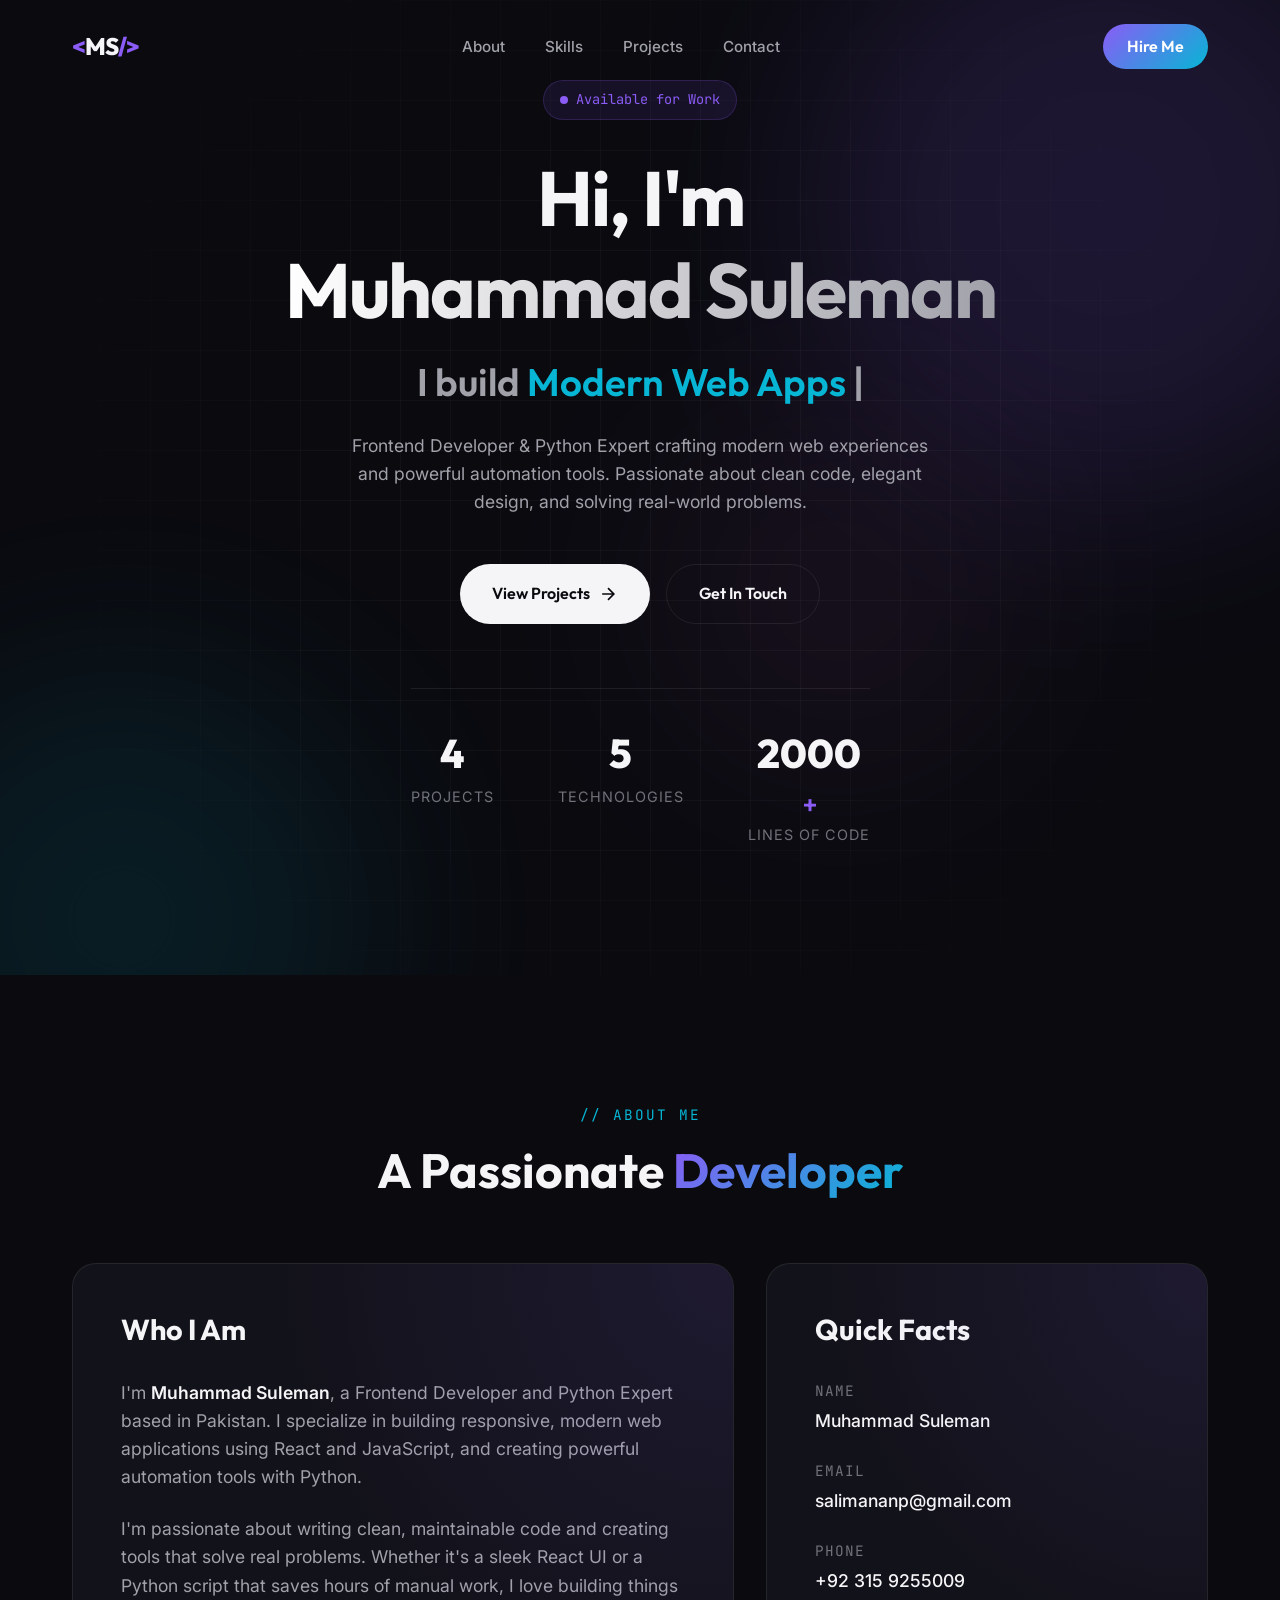
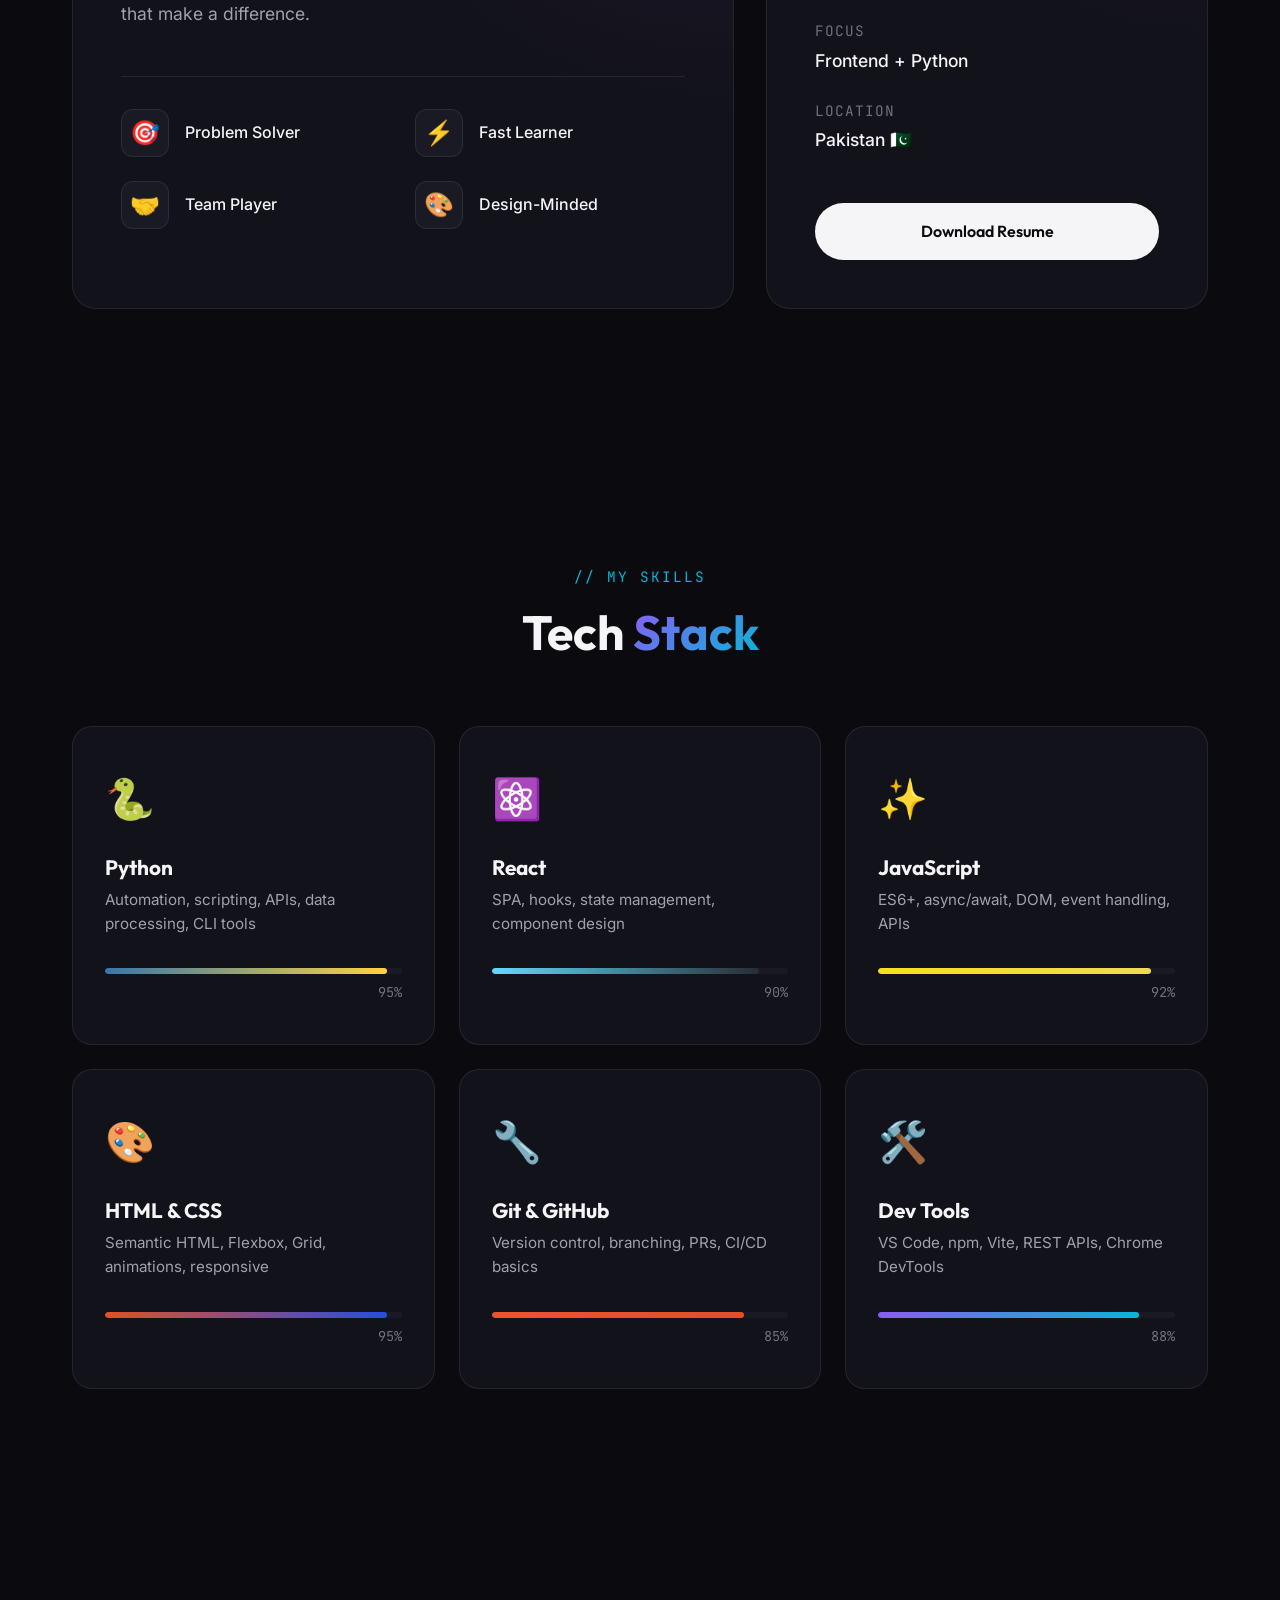
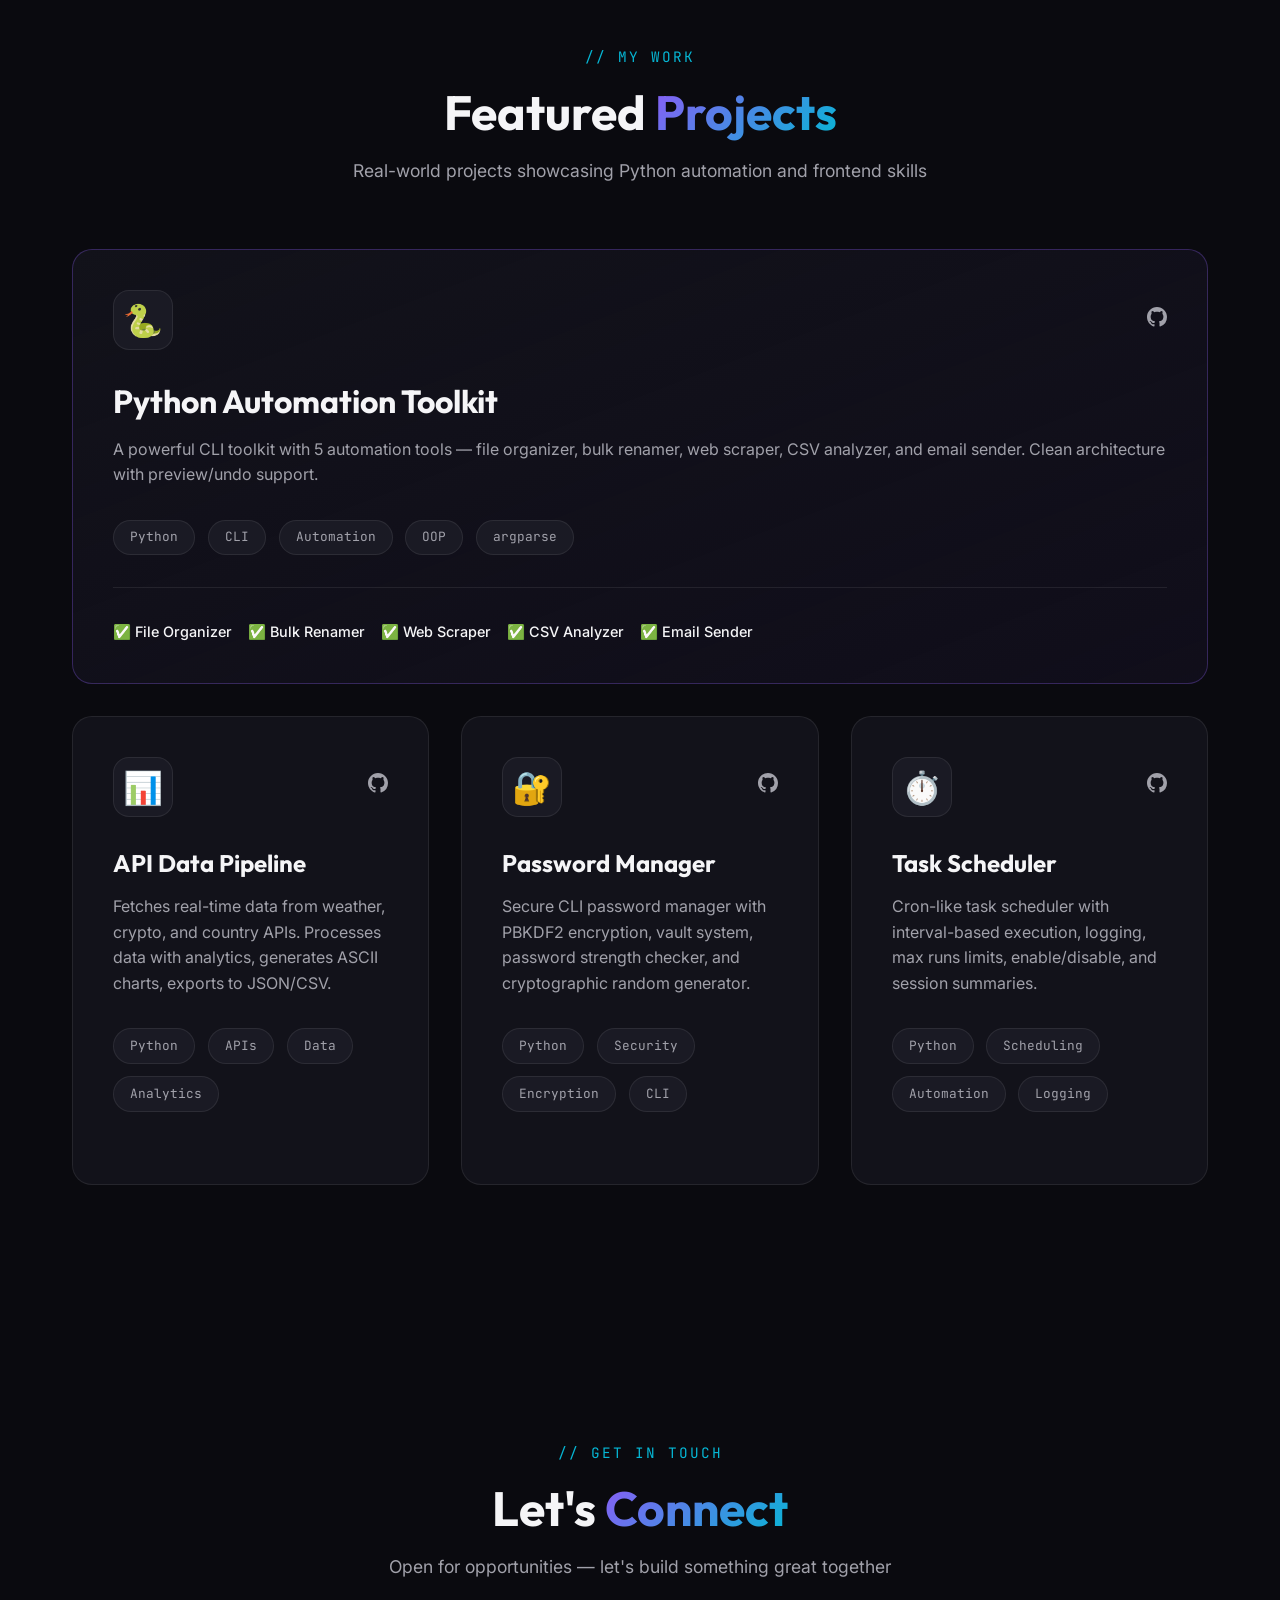
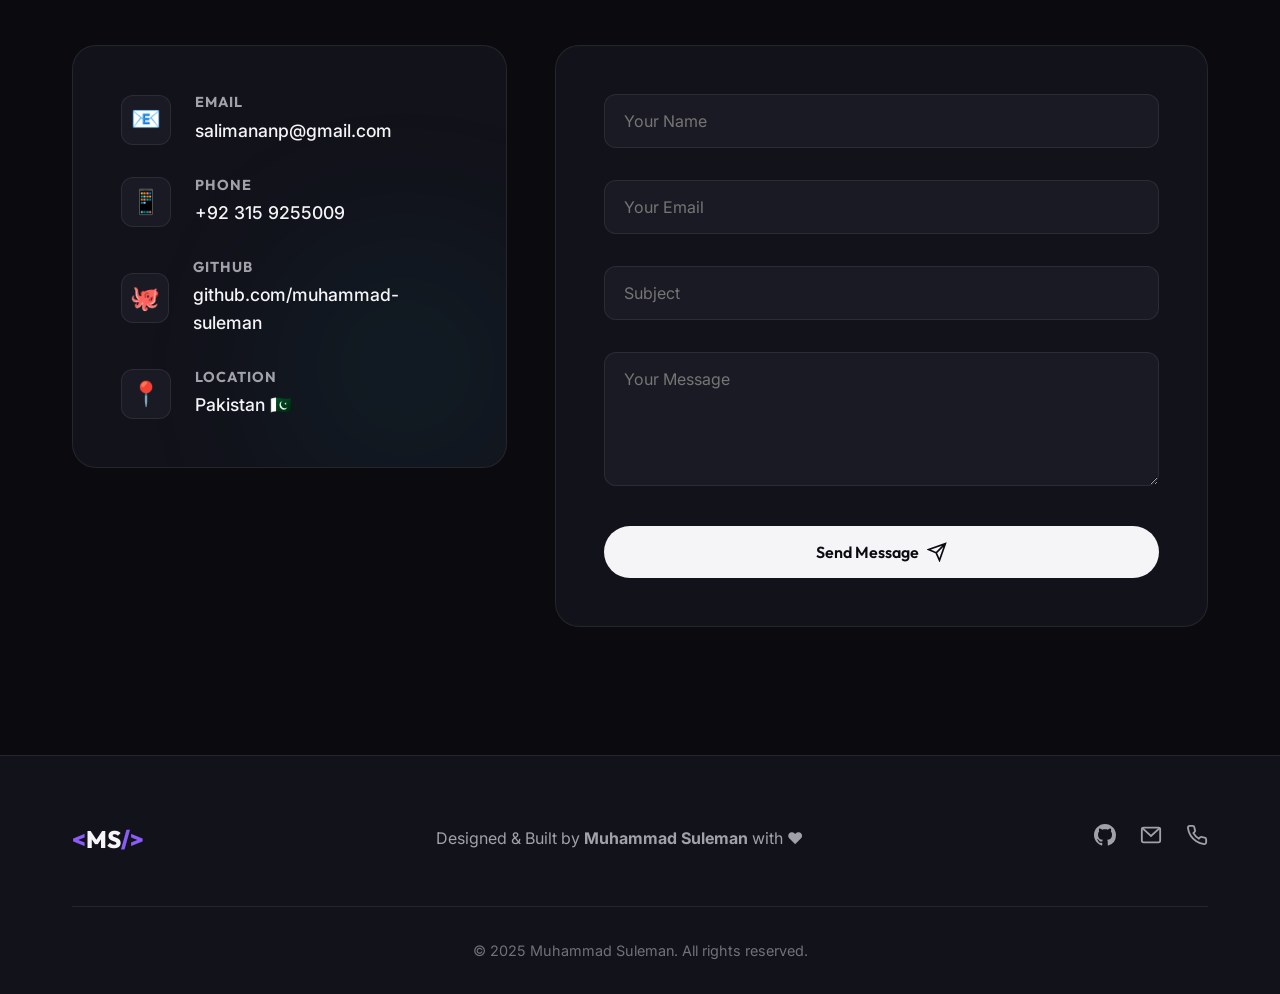
==== index.html @ ab2b3f37 "Initial commit: React Portfolio" ====
<!DOCTYPE html>
<html lang="en">
<head>
    <meta charset="UTF-8">
    <meta name="viewport" content="width=device-width, initial-scale=1.0">
    <meta name="description" content="Muhammad Suleman — Frontend Developer & Python Expert. Building modern web apps and powerful Python automation tools.">
    <meta name="keywords" content="Muhammad Suleman, Frontend Developer, Python Expert, React, JavaScript, Web Developer">
    <meta name="author" content="Muhammad Suleman">
    <title>Muhammad Suleman | Frontend Developer & Python Expert</title>
    <link rel="preconnect" href="https://fonts.googleapis.com">
    <link rel="preconnect" href="https://fonts.gstatic.com" crossorigin>
    <link href="https://fonts.googleapis.com/css2?family=Inter:wght@300;400;500;600;700;800;900&family=Outfit:wght@300;400;500;600;700;800&family=JetBrains+Mono:wght@400;500;600&display=swap" rel="stylesheet">
    <link rel="stylesheet" href="style.css">
</head>
<body>

    <!-- ═══ Navbar ═══ -->
    <nav class="navbar" id="navbar">
        <div class="nav-container">
            <a href="#hero" class="nav-logo">
                <span class="logo-bracket">&lt;</span>MS<span class="logo-bracket">/&gt;</span>
            </a>
            <ul class="nav-links" id="navLinks">
                <li><a href="#about" class="nav-link">About</a></li>
                <li><a href="#skills" class="nav-link">Skills</a></li>
                <li><a href="#projects" class="nav-link">Projects</a></li>
                <li><a href="#contact" class="nav-link">Contact</a></li>
            </ul>
            <a href="#contact" class="nav-cta">Hire Me</a>
            <button class="nav-toggle" id="navToggle" aria-label="Toggle menu">
                <span></span><span></span><span></span>
            </button>
        </div>
    </nav>

    <!-- ═══ Hero ═══ -->
    <section class="hero" id="hero">
        <div class="hero-bg-effects">
            <div class="hero-orb hero-orb-1"></div>
            <div class="hero-orb hero-orb-2"></div>
            <div class="hero-orb hero-orb-3"></div>
            <div class="hero-grid"></div>
        </div>
        <div class="hero-content">
            <div class="hero-badge">
                <span class="badge-dot"></span>
                Available for Work
            </div>
            <h1 class="hero-title">
                Hi, I'm <span class="hero-name">Muhammad Suleman</span>
            </h1>
            <div class="hero-typing">
                <span class="typing-prefix">I build </span>
                <span class="typing-text" id="typingText"></span>
                <span class="typing-cursor">|</span>
            </div>
            <p class="hero-description">
                Frontend Developer & Python Expert crafting modern web experiences 
                and powerful automation tools. Passionate about clean code, elegant design, 
                and solving real-world problems.
            </p>
            <div class="hero-actions">
                <a href="#projects" class="btn btn-primary">
                    <span>View Projects</span>
                    <svg width="20" height="20" viewBox="0 0 24 24" fill="none" stroke="currentColor" stroke-width="2"><path d="M5 12h14M12 5l7 7-7 7"/></svg>
                </a>
                <a href="#contact" class="btn btn-secondary">
                    <span>Get In Touch</span>
                </a>
            </div>
            <div class="hero-stats">
                <div class="stat">
                    <span class="stat-number" data-target="4">0</span>
                    <span class="stat-label">Projects</span>
                </div>
                <div class="stat">
                    <span class="stat-number" data-target="5">0</span>
                    <span class="stat-label">Technologies</span>
                </div>
                <div class="stat">
                    <span class="stat-number" data-target="2000">0</span>
                    <span class="stat-plus">+</span>
                    <span class="stat-label">Lines of Code</span>
                </div>
            </div>
        </div>
        <div class="scroll-indicator">
            <div class="scroll-mouse">
                <div class="scroll-dot"></div>
            </div>
            <span>Scroll Down</span>
        </div>
    </section>

    <!-- ═══ About ═══ -->
    <section class="about" id="about">
        <div class="container">
            <div class="section-header">
                <span class="section-tag">// About Me</span>
                <h2 class="section-title">A Passionate <span class="gradient-text">Developer</span></h2>
            </div>
            <div class="about-grid">
                <div class="about-card about-bio">
                    <div class="about-card-glow"></div>
                    <h3>Who I Am</h3>
                    <p>
                        I'm <strong>Muhammad Suleman</strong>, a Frontend Developer and Python Expert 
                        based in Pakistan. I specialize in building responsive, modern web applications 
                        using React and JavaScript, and creating powerful automation tools with Python.
                    </p>
                    <p>
                        I'm passionate about writing clean, maintainable code and creating tools that 
                        solve real problems. Whether it's a sleek React UI or a Python script that 
                        saves hours of manual work, I love building things that make a difference.
                    </p>
                    <div class="about-highlights">
                        <div class="highlight">
                            <span class="highlight-icon">🎯</span>
                            <span>Problem Solver</span>
                        </div>
                        <div class="highlight">
                            <span class="highlight-icon">⚡</span>
                            <span>Fast Learner</span>
                        </div>
                        <div class="highlight">
                            <span class="highlight-icon">🤝</span>
                            <span>Team Player</span>
                        </div>
                        <div class="highlight">
                            <span class="highlight-icon">🎨</span>
                            <span>Design-Minded</span>
                        </div>
                    </div>
                </div>
                <div class="about-card about-details">
                    <div class="about-card-glow"></div>
                    <h3>Quick Facts</h3>
                    <div class="detail-list">
                        <div class="detail-item">
                            <span class="detail-label">Name</span>
                            <span class="detail-value">Muhammad Suleman</span>
                        </div>
                        <div class="detail-item">
                            <span class="detail-label">Email</span>
                            <span class="detail-value">salimananp@gmail.com</span>
                        </div>
                        <div class="detail-item">
                            <span class="detail-label">Phone</span>
                            <span class="detail-value">+92 315 9255009</span>
                        </div>
                        <div class="detail-item">
                            <span class="detail-label">Focus</span>
                            <span class="detail-value">Frontend + Python</span>
                        </div>
                        <div class="detail-item">
                            <span class="detail-label">Location</span>
                            <span class="detail-value">Pakistan 🇵🇰</span>
                        </div>
                    </div>
                    <a href="mailto:salimananp@gmail.com" class="btn btn-primary btn-full">
                        <span>Download Resume</span>
                    </a>
                </div>
            </div>
        </div>
    </section>

    <!-- ═══ Skills ═══ -->
    <section class="skills" id="skills">
        <div class="container">
            <div class="section-header">
                <span class="section-tag">// My Skills</span>
                <h2 class="section-title">Tech <span class="gradient-text">Stack</span></h2>
            </div>
            <div class="skills-grid">
                <div class="skill-card" data-skill="python">
                    <div class="skill-card-bg"></div>
                    <div class="skill-icon">🐍</div>
                    <h3>Python</h3>
                    <p>Automation, scripting, APIs, data processing, CLI tools</p>
                    <div class="skill-bar"><div class="skill-fill" data-percent="95"></div></div>
                    <span class="skill-percent">95%</span>
                </div>
                <div class="skill-card" data-skill="react">
                    <div class="skill-card-bg"></div>
                    <div class="skill-icon">⚛️</div>
                    <h3>React</h3>
                    <p>SPA, hooks, state management, component design</p>
                    <div class="skill-bar"><div class="skill-fill" data-percent="90"></div></div>
                    <span class="skill-percent">90%</span>
                </div>
                <div class="skill-card" data-skill="javascript">
                    <div class="skill-card-bg"></div>
                    <div class="skill-icon">✨</div>
                    <h3>JavaScript</h3>
                    <p>ES6+, async/await, DOM, event handling, APIs</p>
                    <div class="skill-bar"><div class="skill-fill" data-percent="92"></div></div>
                    <span class="skill-percent">92%</span>
                </div>
                <div class="skill-card" data-skill="html-css">
                    <div class="skill-card-bg"></div>
                    <div class="skill-icon">🎨</div>
                    <h3>HTML & CSS</h3>
                    <p>Semantic HTML, Flexbox, Grid, animations, responsive</p>
                    <div class="skill-bar"><div class="skill-fill" data-percent="95"></div></div>
                    <span class="skill-percent">95%</span>
                </div>
                <div class="skill-card" data-skill="git">
                    <div class="skill-card-bg"></div>
                    <div class="skill-icon">🔧</div>
                    <h3>Git & GitHub</h3>
                    <p>Version control, branching, PRs, CI/CD basics</p>
                    <div class="skill-bar"><div class="skill-fill" data-percent="85"></div></div>
                    <span class="skill-percent">85%</span>
                </div>
                <div class="skill-card" data-skill="tools">
                    <div class="skill-card-bg"></div>
                    <div class="skill-icon">🛠️</div>
                    <h3>Dev Tools</h3>
                    <p>VS Code, npm, Vite, REST APIs, Chrome DevTools</p>
                    <div class="skill-bar"><div class="skill-fill" data-percent="88"></div></div>
                    <span class="skill-percent">88%</span>
                </div>
            </div>
        </div>
    </section>

    <!-- ═══ Projects ═══ -->
    <section class="projects" id="projects">
        <div class="container">
            <div class="section-header">
                <span class="section-tag">// My Work</span>
                <h2 class="section-title">Featured <span class="gradient-text">Projects</span></h2>
                <p class="section-subtitle">Real-world projects showcasing Python automation and frontend skills</p>
            </div>
            <div class="projects-grid">

                <div class="project-card featured">
                    <div class="project-card-glow"></div>
                    <div class="project-header">
                        <div class="project-icon">🐍</div>
                        <div class="project-links">
                            <a href="https://github.com/muhammad-suleman/python-automation-toolkit" target="_blank" class="project-link" title="View on GitHub">
                                <svg width="20" height="20" viewBox="0 0 24 24" fill="currentColor"><path d="M12 0C5.37 0 0 5.37 0 12c0 5.31 3.435 9.795 8.205 11.385.6.105.825-.255.825-.57 0-.285-.015-1.23-.015-2.235-3.015.555-3.795-.735-4.035-1.41-.135-.345-.72-1.41-1.23-1.695-.42-.225-1.02-.78-.015-.795.945-.015 1.62.87 1.845 1.23 1.08 1.815 2.805 1.305 3.495.99.105-.78.42-1.305.765-1.605-2.67-.3-5.46-1.335-5.46-5.925 0-1.305.465-2.385 1.23-3.225-.12-.3-.54-1.53.12-3.18 0 0 1.005-.315 3.3 1.23.96-.27 1.98-.405 3-.405s2.04.135 3 .405c2.295-1.56 3.3-1.23 3.3-1.23.66 1.65.24 2.88.12 3.18.765.84 1.23 1.905 1.23 3.225 0 4.605-2.805 5.625-5.475 5.925.435.375.81 1.095.81 2.22 0 1.605-.015 2.895-.015 3.3 0 .315.225.69.825.57A12.02 12.02 0 0024 12c0-6.63-5.37-12-12-12z"/></svg>
                            </a>
                        </div>
                    </div>
                    <h3 class="project-title">Python Automation Toolkit</h3>
                    <p class="project-desc">
                        A powerful CLI toolkit with 5 automation tools — file organizer, 
                        bulk renamer, web scraper, CSV analyzer, and email sender. 
                        Clean architecture with preview/undo support.
                    </p>
                    <div class="project-tags">
                        <span class="tag">Python</span>
                        <span class="tag">CLI</span>
                        <span class="tag">Automation</span>
                        <span class="tag">OOP</span>
                        <span class="tag">argparse</span>
                    </div>
                    <div class="project-features">
                        <span>✅ File Organizer</span>
                        <span>✅ Bulk Renamer</span>
                        <span>✅ Web Scraper</span>
                        <span>✅ CSV Analyzer</span>
                        <span>✅ Email Sender</span>
                    </div>
                </div>

                <div class="project-card">
                    <div class="project-card-glow"></div>
                    <div class="project-header">
                        <div class="project-icon">📊</div>
                        <div class="project-links">
                            <a href="https://github.com/muhammad-suleman/python-api-data-pipeline" target="_blank" class="project-link" title="View on GitHub">
                                <svg width="20" height="20" viewBox="0 0 24 24" fill="currentColor"><path d="M12 0C5.37 0 0 5.37 0 12c0 5.31 3.435 9.795 8.205 11.385.6.105.825-.255.825-.57 0-.285-.015-1.23-.015-2.235-3.015.555-3.795-.735-4.035-1.41-.135-.345-.72-1.41-1.23-1.695-.42-.225-1.02-.78-.015-.795.945-.015 1.62.87 1.845 1.23 1.08 1.815 2.805 1.305 3.495.99.105-.78.42-1.305.765-1.605-2.67-.3-5.46-1.335-5.46-5.925 0-1.305.465-2.385 1.23-3.225-.12-.3-.54-1.53.12-3.18 0 0 1.005-.315 3.3 1.23.96-.27 1.98-.405 3-.405s2.04.135 3 .405c2.295-1.56 3.3-1.23 3.3-1.23.66 1.65.24 2.88.12 3.18.765.84 1.23 1.905 1.23 3.225 0 4.605-2.805 5.625-5.475 5.925.435.375.81 1.095.81 2.22 0 1.605-.015 2.895-.015 3.3 0 .315.225.69.825.57A12.02 12.02 0 0024 12c0-6.63-5.37-12-12-12z"/></svg>
                            </a>
                        </div>
                    </div>
                    <h3 class="project-title">API Data Pipeline</h3>
                    <p class="project-desc">
                        Fetches real-time data from weather, crypto, and country APIs. 
                        Processes data with analytics, generates ASCII charts, exports to JSON/CSV.
                    </p>
                    <div class="project-tags">
                        <span class="tag">Python</span>
                        <span class="tag">APIs</span>
                        <span class="tag">Data</span>
                        <span class="tag">Analytics</span>
                    </div>
                </div>

                <div class="project-card">
                    <div class="project-card-glow"></div>
                    <div class="project-header">
                        <div class="project-icon">🔐</div>
                        <div class="project-links">
                            <a href="https://github.com/muhammad-suleman/python-password-manager" target="_blank" class="project-link" title="View on GitHub">
                                <svg width="20" height="20" viewBox="0 0 24 24" fill="currentColor"><path d="M12 0C5.37 0 0 5.37 0 12c0 5.31 3.435 9.795 8.205 11.385.6.105.825-.255.825-.57 0-.285-.015-1.23-.015-2.235-3.015.555-3.795-.735-4.035-1.41-.135-.345-.72-1.41-1.23-1.695-.42-.225-1.02-.78-.015-.795.945-.015 1.62.87 1.845 1.23 1.08 1.815 2.805 1.305 3.495.99.105-.78.42-1.305.765-1.605-2.67-.3-5.46-1.335-5.46-5.925 0-1.305.465-2.385 1.23-3.225-.12-.3-.54-1.53.12-3.18 0 0 1.005-.315 3.3 1.23.96-.27 1.98-.405 3-.405s2.04.135 3 .405c2.295-1.56 3.3-1.23 3.3-1.23.66 1.65.24 2.88.12 3.18.765.84 1.23 1.905 1.23 3.225 0 4.605-2.805 5.625-5.475 5.925.435.375.81 1.095.81 2.22 0 1.605-.015 2.895-.015 3.3 0 .315.225.69.825.57A12.02 12.02 0 0024 12c0-6.63-5.37-12-12-12z"/></svg>
                            </a>
                        </div>
                    </div>
                    <h3 class="project-title">Password Manager</h3>
                    <p class="project-desc">
                        Secure CLI password manager with PBKDF2 encryption, vault system, 
                        password strength checker, and cryptographic random generator.
                    </p>
                    <div class="project-tags">
                        <span class="tag">Python</span>
                        <span class="tag">Security</span>
                        <span class="tag">Encryption</span>
                        <span class="tag">CLI</span>
                    </div>
                </div>

                <div class="project-card">
                    <div class="project-card-glow"></div>
                    <div class="project-header">
                        <div class="project-icon">⏱️</div>
                        <div class="project-links">
                            <a href="https://github.com/muhammad-suleman/python-task-scheduler" target="_blank" class="project-link" title="View on GitHub">
                                <svg width="20" height="20" viewBox="0 0 24 24" fill="currentColor"><path d="M12 0C5.37 0 0 5.37 0 12c0 5.31 3.435 9.795 8.205 11.385.6.105.825-.255.825-.57 0-.285-.015-1.23-.015-2.235-3.015.555-3.795-.735-4.035-1.41-.135-.345-.72-1.41-1.23-1.695-.42-.225-1.02-.78-.015-.795.945-.015 1.62.87 1.845 1.23 1.08 1.815 2.805 1.305 3.495.99.105-.78.42-1.305.765-1.605-2.67-.3-5.46-1.335-5.46-5.925 0-1.305.465-2.385 1.23-3.225-.12-.3-.54-1.53.12-3.18 0 0 1.005-.315 3.3 1.23.96-.27 1.98-.405 3-.405s2.04.135 3 .405c2.295-1.56 3.3-1.23 3.3-1.23.66 1.65.24 2.88.12 3.18.765.84 1.23 1.905 1.23 3.225 0 4.605-2.805 5.625-5.475 5.925.435.375.81 1.095.81 2.22 0 1.605-.015 2.895-.015 3.3 0 .315.225.69.825.57A12.02 12.02 0 0024 12c0-6.63-5.37-12-12-12z"/></svg>
                            </a>
                        </div>
                    </div>
                    <h3 class="project-title">Task Scheduler</h3>
                    <p class="project-desc">
                        Cron-like task scheduler with interval-based execution, logging, 
                        max runs limits, enable/disable, and session summaries.
                    </p>
                    <div class="project-tags">
                        <span class="tag">Python</span>
                        <span class="tag">Scheduling</span>
                        <span class="tag">Automation</span>
                        <span class="tag">Logging</span>
                    </div>
                </div>

            </div>
        </div>
    </section>

    <!-- ═══ Contact ═══ -->
    <section class="contact" id="contact">
        <div class="container">
            <div class="section-header">
                <span class="section-tag">// Get In Touch</span>
                <h2 class="section-title">Let's <span class="gradient-text">Connect</span></h2>
                <p class="section-subtitle">Open for opportunities — let's build something great together</p>
            </div>
            <div class="contact-grid">
                <div class="contact-info">
                    <div class="contact-card">
                        <div class="contact-card-glow"></div>
                        <div class="contact-item">
                            <div class="contact-icon">📧</div>
                            <div>
                                <h4>Email</h4>
                                <a href="mailto:salimananp@gmail.com">salimananp@gmail.com</a>
                            </div>
                        </div>
                        <div class="contact-item">
                            <div class="contact-icon">📱</div>
                            <div>
                                <h4>Phone</h4>
                                <a href="tel:+923159255009">+92 315 9255009</a>
                            </div>
                        </div>
                        <div class="contact-item">
                            <div class="contact-icon">🐙</div>
                            <div>
                                <h4>GitHub</h4>
                                <a href="https://github.com/muhammad-suleman" target="_blank">github.com/muhammad-suleman</a>
                            </div>
                        </div>
                        <div class="contact-item">
                            <div class="contact-icon">📍</div>
                            <div>
                                <h4>Location</h4>
                                <span>Pakistan 🇵🇰</span>
                            </div>
                        </div>
                    </div>
                </div>
                <div class="contact-form-wrapper">
                    <form class="contact-form" id="contactForm">
                        <div class="form-group">
                            <input type="text" id="form-name" name="name" placeholder="Your Name" required>
                            <label for="form-name">Your Name</label>
                        </div>
                        <div class="form-group">
                            <input type="email" id="form-email" name="email" placeholder="Your Email" required>
                            <label for="form-email">Your Email</label>
                        </div>
                        <div class="form-group">
                            <input type="text" id="form-subject" name="subject" placeholder="Subject">
                            <label for="form-subject">Subject</label>
                        </div>
                        <div class="form-group">
                            <textarea id="form-message" name="message" placeholder="Your Message" rows="5" required></textarea>
                            <label for="form-message">Your Message</label>
                        </div>
                        <button type="submit" class="btn btn-primary btn-full" id="submitBtn">
                            <span>Send Message</span>
                            <svg width="20" height="20" viewBox="0 0 24 24" fill="none" stroke="currentColor" stroke-width="2"><path d="M22 2L11 13M22 2l-7 20-4-9-9-4 20-7z"/></svg>
                        </button>
                    </form>
                </div>
            </div>
        </div>
    </section>

    <!-- ═══ Footer ═══ -->
    <footer class="footer">
        <div class="container">
            <div class="footer-content">
                <div class="footer-logo">
                    <span class="logo-bracket">&lt;</span>MS<span class="logo-bracket">/&gt;</span>
                </div>
                <p class="footer-text">
                    Designed & Built by <strong>Muhammad Suleman</strong> with ❤️
                </p>
                <div class="footer-links">
                    <a href="https://github.com/muhammad-suleman" target="_blank" title="GitHub">
                        <svg width="22" height="22" viewBox="0 0 24 24" fill="currentColor"><path d="M12 0C5.37 0 0 5.37 0 12c0 5.31 3.435 9.795 8.205 11.385.6.105.825-.255.825-.57 0-.285-.015-1.23-.015-2.235-3.015.555-3.795-.735-4.035-1.41-.135-.345-.72-1.41-1.23-1.695-.42-.225-1.02-.78-.015-.795.945-.015 1.62.87 1.845 1.23 1.08 1.815 2.805 1.305 3.495.99.105-.78.42-1.305.765-1.605-2.67-.3-5.46-1.335-5.46-5.925 0-1.305.465-2.385 1.23-3.225-.12-.3-.54-1.53.12-3.18 0 0 1.005-.315 3.3 1.23.96-.27 1.98-.405 3-.405s2.04.135 3 .405c2.295-1.56 3.3-1.23 3.3-1.23.66 1.65.24 2.88.12 3.18.765.84 1.23 1.905 1.23 3.225 0 4.605-2.805 5.625-5.475 5.925.435.375.81 1.095.81 2.22 0 1.605-.015 2.895-.015 3.3 0 .315.225.69.825.57A12.02 12.02 0 0024 12c0-6.63-5.37-12-12-12z"/></svg>
                    </a>
                    <a href="mailto:salimananp@gmail.com" title="Email">
                        <svg width="22" height="22" viewBox="0 0 24 24" fill="none" stroke="currentColor" stroke-width="2"><rect x="2" y="4" width="20" height="16" rx="2"/><path d="M22 4L12 13 2 4"/></svg>
                    </a>
                    <a href="tel:+923159255009" title="Phone">
                        <svg width="22" height="22" viewBox="0 0 24 24" fill="none" stroke="currentColor" stroke-width="2"><path d="M22 16.92v3a2 2 0 01-2.18 2 19.79 19.79 0 01-8.63-3.07 19.5 19.5 0 01-6-6A19.79 19.79 0 012.12 4.18 2 2 0 014.11 2h3a2 2 0 012 1.72 12.84 12.84 0 00.7 2.81 2 2 0 01-.45 2.11L8.09 9.91a16 16 0 006 6l1.27-1.27a2 2 0 012.11-.45 12.84 12.84 0 002.81.7A2 2 0 0122 16.92z"/></svg>
                    </a>
                </div>
            </div>
            <div class="footer-bottom">
                <p>&copy; 2025 Muhammad Suleman. All rights reserved.</p>
            </div>
        </div>
    </footer>

    <script src="script.js"></script>
</body>
</html>
---- style.css ----
:root {
    /* Colors - Dark Theme with Vibrant Accents */
    --bg-primary: #0a0a0f;
    --bg-secondary: #12121a;
    --bg-tertiary: #1a1a24;
    
    --text-primary: #f5f5f7;
    --text-secondary: #a1a1aa;
    --text-tertiary: #71717a;
    
    --accent-primary: #8b5cf6; /* Purple */
    --accent-secondary: #06b6d4; /* Cyan */
    --accent-gradient: linear-gradient(135deg, var(--accent-primary), var(--accent-secondary));
    
    --border-color: rgba(255, 255, 255, 0.08);
    --hover-bg: rgba(255, 255, 255, 0.03);
    
    /* Glassmorphism */
    --glass-bg: rgba(18, 18, 26, 0.7);
    --glass-border: rgba(255, 255, 255, 0.05);
    
    /* Typography */
    --font-heading: 'Outfit', sans-serif;
    --font-body: 'Inter', sans-serif;
    --font-mono: 'JetBrains Mono', monospace;
    
    /* Transitions */
    --transition-fast: 0.2s cubic-bezier(0.4, 0, 0.2, 1);
    --transition-medium: 0.3s cubic-bezier(0.4, 0, 0.2, 1);
    --transition-slow: 0.5s cubic-bezier(0.4, 0, 0.2, 1);
}

* {
    margin: 0;
    padding: 0;
    box-sizing: border-box;
}

html {
    scroll-behavior: smooth;
}

body {
    background-color: var(--bg-primary);
    color: var(--text-primary);
    font-family: var(--font-body);
    line-height: 1.6;
    overflow-x: hidden;
    -webkit-font-smoothing: antialiased;
}

/* ═══ Typography ═══ */
h1, h2, h3, h4, h5, h6 {
    font-family: var(--font-heading);
    line-height: 1.2;
    font-weight: 700;
}

a {
    color: inherit;
    text-decoration: none;
    transition: var(--transition-medium);
}

.gradient-text {
    background: var(--accent-gradient);
    -webkit-background-clip: text;
    -webkit-text-fill-color: transparent;
    background-clip: text;
    color: transparent;
}

/* ═══ Layout Utils ═══ */
.container {
    max-width: 1200px;
    margin: 0 auto;
    padding: 0 2rem;
}

section {
    padding: 8rem 0;
    position: relative;
}

.section-header {
    margin-bottom: 4rem;
    text-align: center;
}

.section-tag {
    font-family: var(--font-mono);
    color: var(--accent-secondary);
    font-size: 0.9rem;
    text-transform: uppercase;
    letter-spacing: 2px;
    display: block;
    margin-bottom: 1rem;
}

.section-title {
    font-size: 3rem;
    margin-bottom: 1rem;
}

.section-subtitle {
    color: var(--text-secondary);
    font-size: 1.1rem;
    max-width: 600px;
    margin: 0 auto;
}

/* ═══ Buttons ═══ */
.btn {
    display: inline-flex;
    align-items: center;
    justify-content: center;
    gap: 0.5rem;
    padding: 1rem 2rem;
    font-family: var(--font-heading);
    font-weight: 600;
    font-size: 1rem;
    border-radius: 100px;
    cursor: pointer;
    transition: var(--transition-medium);
    border: none;
    position: relative;
    overflow: hidden;
}

.btn-primary {
    background: var(--text-primary);
    color: var(--bg-primary);
}

.btn-primary:hover {
    transform: translateY(-2px);
    box-shadow: 0 10px 20px rgba(255, 255, 255, 0.1);
}

.btn-secondary {
    background: transparent;
    color: var(--text-primary);
    border: 1px solid var(--border-color);
}

.btn-secondary:hover {
    background: var(--hover-bg);
    border-color: var(--text-primary);
}

.btn-full {
    width: 100%;
}

/* ═══ Navbar ═══ */
.navbar {
    position: fixed;
    top: 0;
    left: 0;
    width: 100%;
    z-index: 1000;
    background: transparent;
    transition: var(--transition-medium);
    padding: 1.5rem 0;
}

.navbar.scrolled {
    background: var(--glass-bg);
    backdrop-filter: blur(12px);
    -webkit-backdrop-filter: blur(12px);
    border-bottom: 1px solid var(--glass-border);
    padding: 1rem 0;
}

.nav-container {
    max-width: 1200px;
    margin: 0 auto;
    padding: 0 2rem;
    display: flex;
    justify-content: space-between;
    align-items: center;
}

.nav-logo {
    font-family: var(--font-heading);
    font-size: 1.5rem;
    font-weight: 800;
    letter-spacing: -1px;
}

.logo-bracket {
    color: var(--accent-primary);
}

.nav-links {
    display: flex;
    gap: 2.5rem;
    list-style: none;
}

.nav-link {
    font-size: 0.95rem;
    font-weight: 500;
    color: var(--text-secondary);
    position: relative;
}

.nav-link:hover, .nav-link.active {
    color: var(--text-primary);
}

.nav-cta {
    padding: 0.6rem 1.5rem;
    border-radius: 100px;
    background: var(--accent-gradient);
    color: white;
    font-weight: 600;
    font-family: var(--font-heading);
    transition: var(--transition-medium);
}

.nav-cta:hover {
    transform: translateY(-2px);
    box-shadow: 0 10px 20px rgba(139, 92, 246, 0.3);
}

.nav-toggle {
    display: none;
    flex-direction: column;
    gap: 6px;
    background: none;
    border: none;
    cursor: pointer;
    z-index: 1001;
}

.nav-toggle span {
    width: 24px;
    height: 2px;
    background: var(--text-primary);
    transition: var(--transition-medium);
}

/* ═══ Hero ═══ */
.hero {
    min-height: 100vh;
    display: flex;
    align-items: center;
    padding-top: 5rem;
    overflow: hidden;
}

.hero-bg-effects {
    position: absolute;
    top: 0;
    left: 0;
    width: 100%;
    height: 100%;
    z-index: -1;
    overflow: hidden;
}

.hero-orb {
    position: absolute;
    border-radius: 50%;
    filter: blur(100px);
    opacity: 0.5;
    animation: float 20s infinite alternate;
}

.hero-orb-1 {
    top: -10%;
    right: -10%;
    width: 600px;
    height: 600px;
    background: var(--accent-primary);
    opacity: 0.15;
}

.hero-orb-2 {
    bottom: -20%;
    left: -10%;
    width: 500px;
    height: 500px;
    background: var(--accent-secondary);
    opacity: 0.1;
    animation-delay: -5s;
}

.hero-orb-3 {
    top: 40%;
    left: 50%;
    width: 400px;
    height: 400px;
    background: #e879f9;
    opacity: 0.05;
    animation-delay: -10s;
}

.hero-grid {
    position: absolute;
    top: 0;
    left: 0;
    width: 100%;
    height: 100%;
    background-image: linear-gradient(rgba(255, 255, 255, 0.03) 1px, transparent 1px),
                      linear-gradient(90deg, rgba(255, 255, 255, 0.03) 1px, transparent 1px);
    background-size: 50px 50px;
    mask-image: radial-gradient(circle at center, black 40%, transparent 80%);
    -webkit-mask-image: radial-gradient(circle at center, black 40%, transparent 80%);
}

@keyframes float {
    0% { transform: translate(0, 0) scale(1); }
    100% { transform: translate(50px, 50px) scale(1.1); }
}

.hero-content {
    max-width: 800px;
    margin: 0 auto;
    text-align: center;
    display: flex;
    flex-direction: column;
    align-items: center;
    position: relative;
    z-index: 1;
}

.hero-badge {
    display: inline-flex;
    align-items: center;
    gap: 8px;
    padding: 8px 16px;
    background: rgba(139, 92, 246, 0.1);
    border: 1px solid rgba(139, 92, 246, 0.2);
    border-radius: 100px;
    font-size: 0.85rem;
    font-family: var(--font-mono);
    color: var(--accent-primary);
    margin-bottom: 2rem;
    animation: fadeInDown 0.8s ease forwards;
}

.badge-dot {
    width: 8px;
    height: 8px;
    background: var(--accent-primary);
    border-radius: 50%;
    animation: pulse 2s infinite;
}

@keyframes pulse {
    0% { box-shadow: 0 0 0 0 rgba(139, 92, 246, 0.7); }
    70% { box-shadow: 0 0 0 10px rgba(139, 92, 246, 0); }
    100% { box-shadow: 0 0 0 0 rgba(139, 92, 246, 0); }
}

.hero-title {
    font-size: clamp(3rem, 6vw, 5rem);
    letter-spacing: -2px;
    margin-bottom: 1rem;
    animation: fadeInUp 0.8s ease forwards 0.2s;
    opacity: 0;
}

.hero-name {
    display: block;
    background: linear-gradient(to right, #fff, #a1a1aa);
    -webkit-background-clip: text;
    -webkit-text-fill-color: transparent;
}

.hero-typing {
    font-size: clamp(1.5rem, 3vw, 2.5rem);
    font-family: var(--font-heading);
    font-weight: 600;
    color: var(--text-secondary);
    margin-bottom: 2rem;
    animation: fadeInUp 0.8s ease forwards 0.4s;
    opacity: 0;
    height: clamp(2rem, 4vw, 3rem);
}

.typing-text {
    color: var(--accent-secondary);
}

.typing-cursor {
    animation: blink 1s step-end infinite;
}

@keyframes blink {
    0%, 100% { opacity: 1; }
    50% { opacity: 0; }
}

.hero-description {
    font-size: 1.1rem;
    color: var(--text-secondary);
    max-width: 600px;
    margin-bottom: 3rem;
    animation: fadeInUp 0.8s ease forwards 0.6s;
    opacity: 0;
}

.hero-actions {
    display: flex;
    gap: 1rem;
    margin-bottom: 4rem;
    animation: fadeInUp 0.8s ease forwards 0.8s;
    opacity: 0;
}

.hero-stats {
    display: flex;
    gap: 4rem;
    padding-top: 2rem;
    border-top: 1px solid var(--border-color);
    animation: fadeInUp 0.8s ease forwards 1s;
    opacity: 0;
}

.stat {
    display: flex;
    flex-direction: column;
    align-items: center;
}

.stat-number {
    font-size: 2.5rem;
    font-family: var(--font-heading);
    font-weight: 800;
    color: var(--text-primary);
}

.stat-plus {
    font-size: 1.5rem;
    font-weight: 700;
    color: var(--accent-primary);
    margin-left: 2px;
    vertical-align: top;
}

.stat-label {
    font-size: 0.9rem;
    color: var(--text-tertiary);
    text-transform: uppercase;
    letter-spacing: 1px;
}

.scroll-indicator {
    position: absolute;
    bottom: 2rem;
    left: 50%;
    transform: translateX(-50%);
    display: flex;
    flex-direction: column;
    align-items: center;
    gap: 0.5rem;
    opacity: 0.5;
    animation: fadeIn 1s ease forwards 2s;
    animation-delay: 1.5s;
    opacity: 0;
}

.scroll-indicator span {
    font-size: 0.75rem;
    font-family: var(--font-mono);
    text-transform: uppercase;
    letter-spacing: 2px;
}

.scroll-mouse {
    width: 26px;
    height: 42px;
    border: 2px solid var(--text-secondary);
    border-radius: 20px;
    position: relative;
}

.scroll-dot {
    width: 4px;
    height: 8px;
    background: var(--text-secondary);
    border-radius: 4px;
    position: absolute;
    top: 6px;
    left: 50%;
    transform: translateX(-50%);
    animation: scrollDot 2s infinite;
}

@keyframes scrollDot {
    0% { transform: translate(-50%, 0); opacity: 1; }
    100% { transform: translate(-50%, 15px); opacity: 0; }
}

@keyframes fadeInUp {
    from { opacity: 0; transform: translateY(30px); }
    to { opacity: 1; transform: translateY(0); }
}

@keyframes fadeInDown {
    from { opacity: 0; transform: translateY(-30px); }
    to { opacity: 1; transform: translateY(0); }
}

/* ═══ About ═══ */
.about-grid {
    display: grid;
    grid-template-columns: 3fr 2fr;
    gap: 2rem;
}

.about-card {
    background: var(--bg-secondary);
    border: 1px solid var(--border-color);
    border-radius: 24px;
    padding: 3rem;
    position: relative;
    overflow: hidden;
}

.about-card-glow {
    position: absolute;
    top: 0;
    left: 0;
    width: 100%;
    height: 100%;
    background: radial-gradient(circle at top right, rgba(139, 92, 246, 0.1), transparent 50%);
    pointer-events: none;
}

.about-card h3 {
    font-size: 1.8rem;
    margin-bottom: 2rem;
}

.about-bio p {
    color: var(--text-secondary);
    margin-bottom: 1.5rem;
    font-size: 1.1rem;
}

.about-bio strong {
    color: var(--text-primary);
    font-weight: 600;
}

.about-highlights {
    display: grid;
    grid-template-columns: 1fr 1fr;
    gap: 1.5rem;
    margin-top: 3rem;
    padding-top: 2rem;
    border-top: 1px solid var(--border-color);
}

.highlight {
    display: flex;
    align-items: center;
    gap: 1rem;
    font-weight: 500;
}

.highlight-icon {
    width: 48px;
    height: 48px;
    background: var(--bg-tertiary);
    border-radius: 12px;
    display: flex;
    align-items: center;
    justify-content: center;
    font-size: 1.5rem;
    border: 1px solid var(--border-color);
}

.detail-list {
    display: flex;
    flex-direction: column;
    gap: 1.5rem;
    margin-bottom: 3rem;
}

.detail-item {
    display: flex;
    flex-direction: column;
    gap: 0.3rem;
}

.detail-label {
    color: var(--text-tertiary);
    font-size: 0.9rem;
    text-transform: uppercase;
    letter-spacing: 1px;
    font-family: var(--font-mono);
}

.detail-value {
    font-size: 1.1rem;
    font-weight: 500;
}

/* ═══ Skills ═══ */
.skills-grid {
    display: grid;
    grid-template-columns: repeat(auto-fit, minmax(300px, 1fr));
    gap: 1.5rem;
}

.skill-card {
    background: var(--bg-secondary);
    border: 1px solid var(--border-color);
    border-radius: 20px;
    padding: 2.5rem 2rem;
    position: relative;
    overflow: hidden;
    transition: var(--transition-medium);
}

.skill-card:hover {
    transform: translateY(-5px);
    border-color: rgba(255, 255, 255, 0.2);
}

.skill-card-bg {
    position: absolute;
    top: 0;
    left: 0;
    width: 100%;
    height: 100%;
    background: radial-gradient(circle at center, rgba(255, 255, 255, 0.03), transparent 60%);
    opacity: 0;
    transition: var(--transition-medium);
}

.skill-card:hover .skill-card-bg {
    opacity: 1;
}

.skill-icon {
    font-size: 2.5rem;
    margin-bottom: 1.5rem;
}

.skill-card h3 {
    font-size: 1.3rem;
    margin-bottom: 0.5rem;
}

.skill-card p {
    color: var(--text-secondary);
    font-size: 0.95rem;
    margin-bottom: 2rem;
    min-height: 45px;
}

.skill-bar {
    height: 6px;
    background: var(--bg-tertiary);
    border-radius: 3px;
    overflow: hidden;
    margin-bottom: 0.5rem;
}

.skill-fill {
    height: 100%;
    width: 0;
    background: var(--text-primary);
    border-radius: 3px;
    transition: width 1.5s cubic-bezier(0.2, 0.8, 0.2, 1);
}

.skill-card[data-skill="python"] .skill-fill { background: linear-gradient(90deg, #3776AB, #FFD43B); }
.skill-card[data-skill="react"] .skill-fill { background: linear-gradient(90deg, #61DAFB, #282C34); }
.skill-card[data-skill="javascript"] .skill-fill { background: linear-gradient(90deg, #F7DF1E, #F0DB4F); }
.skill-card[data-skill="html-css"] .skill-fill { background: linear-gradient(90deg, #E34F26, #264DE4); }
.skill-card[data-skill="git"] .skill-fill { background: linear-gradient(90deg, #F05032, #E34F26); }
.skill-card[data-skill="tools"] .skill-fill { background: linear-gradient(90deg, var(--accent-primary), var(--accent-secondary)); }

.skill-percent {
    display: block;
    text-align: right;
    font-family: var(--font-mono);
    font-size: 0.85rem;
    color: var(--text-tertiary);
}

/* ═══ Projects ═══ */
.projects-grid {
    display: grid;
    grid-template-columns: repeat(auto-fit, minmax(350px, 1fr));
    gap: 2rem;
}

.project-card {
    background: var(--bg-secondary);
    border: 1px solid var(--border-color);
    border-radius: 20px;
    padding: 2.5rem;
    position: relative;
    overflow: hidden;
    transition: var(--transition-medium);
    display: flex;
    flex-direction: column;
}

.project-card:hover {
    transform: translateY(-5px);
    border-color: rgba(255, 255, 255, 0.2);
}

.project-card.featured {
    grid-column: 1 / -1;
    border-color: rgba(139, 92, 246, 0.3);
    background: linear-gradient(to bottom right, var(--bg-secondary), rgba(139, 92, 246, 0.05));
}

.project-card-glow {
    position: absolute;
    top: 50%;
    left: 50%;
    transform: translate(-50%, -50%);
    width: 50%;
    height: 50%;
    background: var(--accent-primary);
    filter: blur(100px);
    opacity: 0;
    transition: var(--transition-medium);
    pointer-events: none;
    z-index: 0;
}

.project-card:hover .project-card-glow {
    opacity: 0.1;
}

.project-header, .project-title, .project-desc, .project-tags, .project-features {
    position: relative;
    z-index: 1;
}

.project-header {
    display: flex;
    justify-content: space-between;
    align-items: center;
    margin-bottom: 2rem;
}

.project-icon {
    width: 60px;
    height: 60px;
    background: var(--bg-tertiary);
    border-radius: 16px;
    display: flex;
    align-items: center;
    justify-content: center;
    font-size: 2rem;
    border: 1px solid var(--border-color);
}

.project-link {
    color: var(--text-secondary);
    transition: var(--transition-fast);
}

.project-link:hover {
    color: var(--text-primary);
    transform: scale(1.1);
}

.project-title {
    font-size: 1.5rem;
    margin-bottom: 1rem;
}

.featured .project-title {
    font-size: 2rem;
}

.project-desc {
    color: var(--text-secondary);
    margin-bottom: 2rem;
    flex-grow: 1;
}

.project-tags {
    display: flex;
    flex-wrap: wrap;
    gap: 0.8rem;
    margin-bottom: 2rem;
}

.tag {
    font-family: var(--font-mono);
    font-size: 0.8rem;
    padding: 0.4rem 1rem;
    background: var(--bg-tertiary);
    border-radius: 100px;
    color: var(--text-secondary);
    border: 1px solid var(--border-color);
}

.project-features {
    display: flex;
    flex-wrap: wrap;
    gap: 1rem;
    padding-top: 2rem;
    border-top: 1px solid var(--border-color);
}

.project-features span {
    font-size: 0.9rem;
    font-weight: 500;
}

/* ═══ Contact ═══ */
.contact-grid {
    display: grid;
    grid-template-columns: 1fr 1.5fr;
    gap: 3rem;
}

.contact-card {
    background: var(--bg-secondary);
    border: 1px solid var(--border-color);
    border-radius: 24px;
    padding: 3rem;
    display: flex;
    flex-direction: column;
    gap: 2rem;
    position: relative;
    overflow: hidden;
}

.contact-card-glow {
    position: absolute;
    bottom: 0;
    right: 0;
    width: 200px;
    height: 200px;
    background: var(--accent-secondary);
    filter: blur(100px);
    opacity: 0.1;
    pointer-events: none;
}

.contact-item {
    display: flex;
    align-items: center;
    gap: 1.5rem;
    position: relative;
    z-index: 1;
}

.contact-item h4 {
    color: var(--text-secondary);
    font-size: 0.9rem;
    text-transform: uppercase;
    letter-spacing: 1px;
    margin-bottom: 0.3rem;
}

.contact-item a, .contact-item span {
    font-size: 1.1rem;
    font-weight: 500;
}

.contact-item a:hover {
    color: var(--accent-secondary);
}

.contact-icon {
    width: 50px;
    height: 50px;
    background: var(--bg-tertiary);
    border-radius: 12px;
    display: flex;
    align-items: center;
    justify-content: center;
    font-size: 1.5rem;
    border: 1px solid var(--border-color);
}

.contact-form {
    background: var(--bg-secondary);
    border: 1px solid var(--border-color);
    border-radius: 24px;
    padding: 3rem;
}

.form-group {
    position: relative;
    margin-bottom: 2rem;
}

.form-group input, .form-group textarea {
    width: 100%;
    background: var(--bg-tertiary);
    border: 1px solid var(--border-color);
    border-radius: 12px;
    padding: 1rem 1.2rem;
    color: var(--text-primary);
    font-family: inherit;
    font-size: 1rem;
    transition: var(--transition-medium);
}

.form-group textarea {
    resize: vertical;
    min-height: 120px;
}

.form-group input:focus, .form-group textarea:focus {
    outline: none;
    border-color: var(--accent-primary);
    background: rgba(139, 92, 246, 0.05);
}

.form-group label {
    display: none; /* simple placeholder approach for now */
}

/* ═══ Footer ═══ */
.footer {
    border-top: 1px solid var(--border-color);
    padding: 4rem 0 2rem;
    background: var(--bg-secondary);
}

.footer-content {
    display: flex;
    justify-content: space-between;
    align-items: center;
    margin-bottom: 3rem;
}

.footer-logo {
    font-family: var(--font-heading);
    font-size: 1.5rem;
    font-weight: 800;
}

.footer-text {
    color: var(--text-secondary);
}

.footer-links {
    display: flex;
    gap: 1.5rem;
}

.footer-links a {
    color: var(--text-secondary);
}

.footer-links a:hover {
    color: var(--text-primary);
    transform: translateY(-2px);
}

.footer-bottom {
    text-align: center;
    padding-top: 2rem;
    border-top: 1px solid var(--border-color);
    color: var(--text-tertiary);
    font-size: 0.9rem;
}

/* ═══ Responsive Design ═══ */
@media (max-width: 992px) {
    .about-grid, .contact-grid {
        grid-template-columns: 1fr;
    }
    
    .hero-stats {
        flex-direction: column;
        gap: 1.5rem;
    }
    
    .footer-content {
        flex-direction: column;
        gap: 2rem;
        text-align: center;
    }
}

@media (max-width: 768px) {
    .nav-toggle {
        display: flex;
    }
    
    .nav-links {
        position: fixed;
        top: 0;
        right: -100%;
        width: 100%;
        height: 100vh;
        background: var(--bg-primary);
        flex-direction: column;
        justify-content: center;
        align-items: center;
        transition: var(--transition-medium);
        z-index: 1000;
    }
    
    .nav-links.active {
        right: 0;
    }
    
    .nav-toggle {
        z-index: 1001;
    }
    
    .nav-toggle.active span:nth-child(1) {
        transform: translateY(8px) rotate(45deg);
    }
    
    .nav-toggle.active span:nth-child(2) {
        opacity: 0;
    }
    
    .nav-toggle.active span:nth-child(3) {
        transform: translateY(-8px) rotate(-45deg);
    }
    
    .nav-cta {
        display: none;
    }
    
    .hero-title {
        font-size: 3rem;
    }
    
    .hero-actions {
        flex-direction: column;
        width: 100%;
    }
    
    .btn {
        width: 100%;
    }
    
    .about-highlights {
        grid-template-columns: 1fr;
    }
    
    .contact-card, .contact-form, .about-card {
        padding: 2rem;
    }
    
    .section-title {
        font-size: 2.5rem;
    }
}
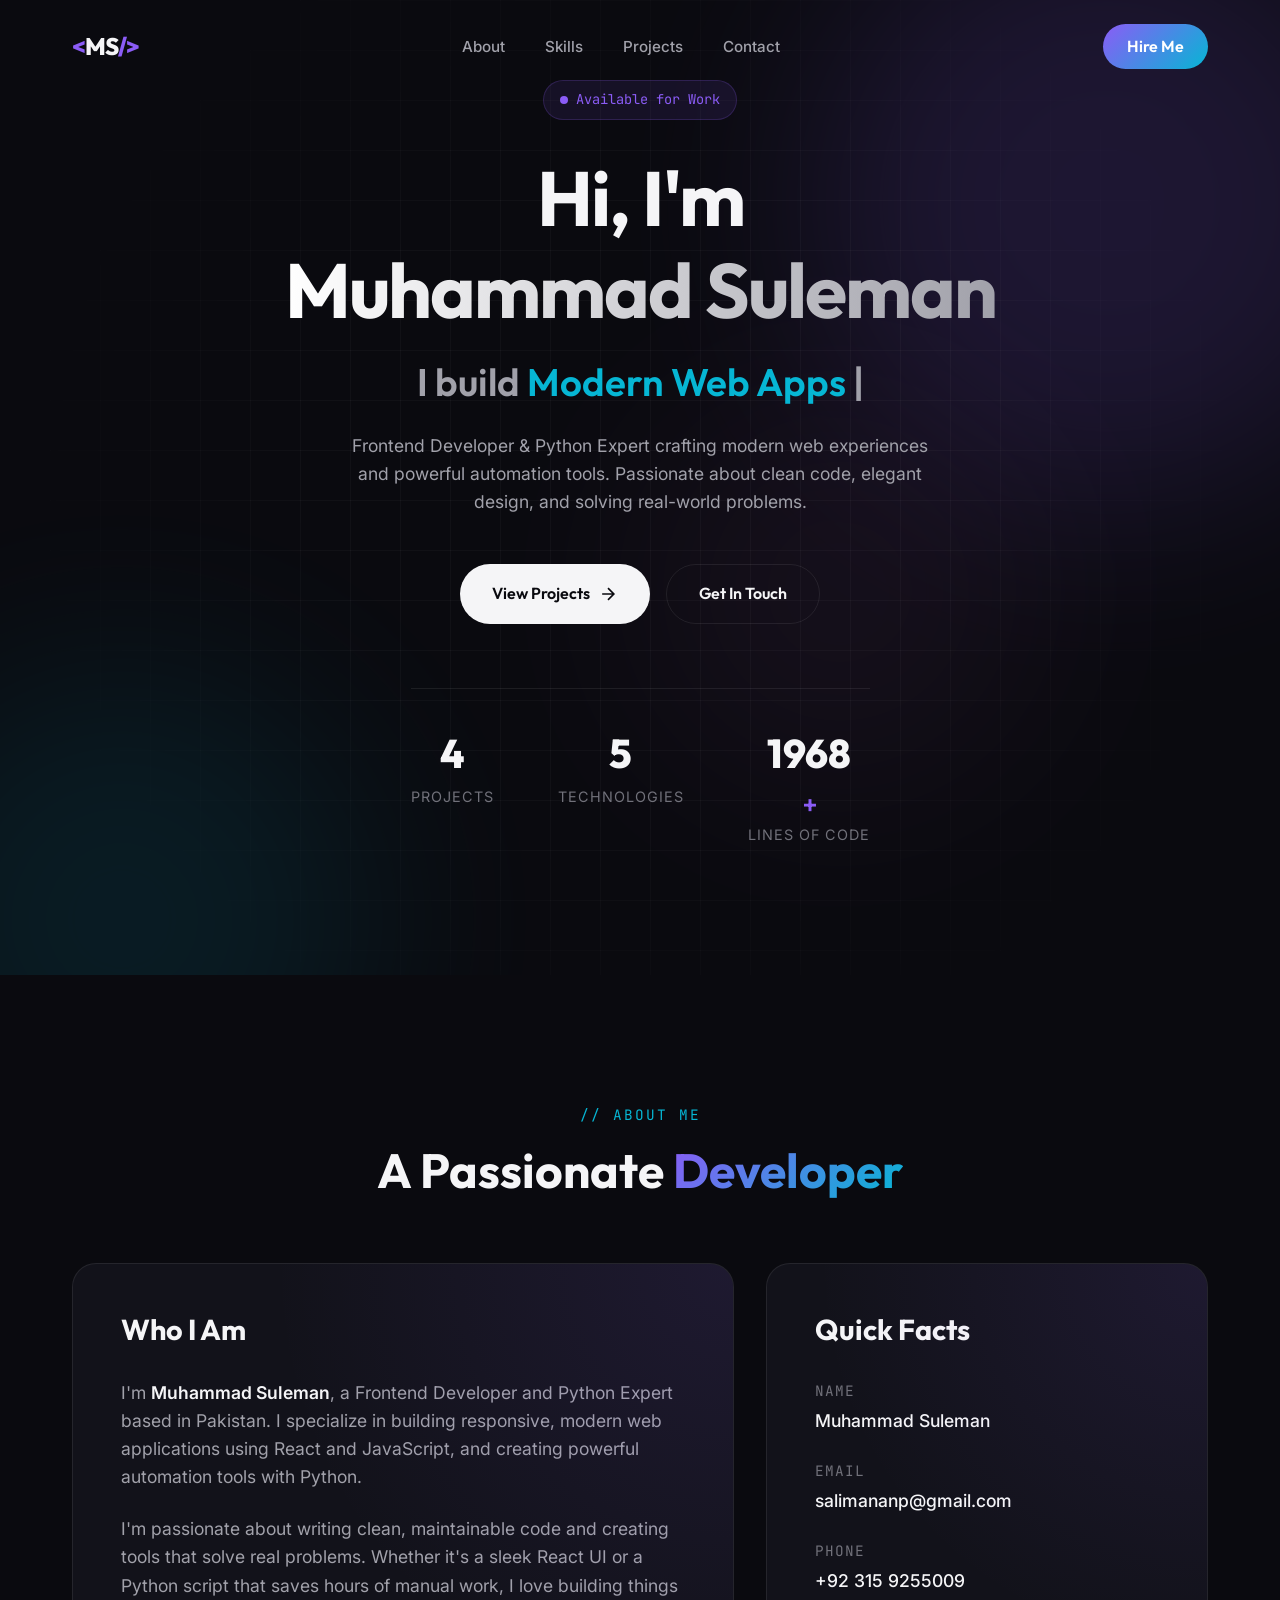
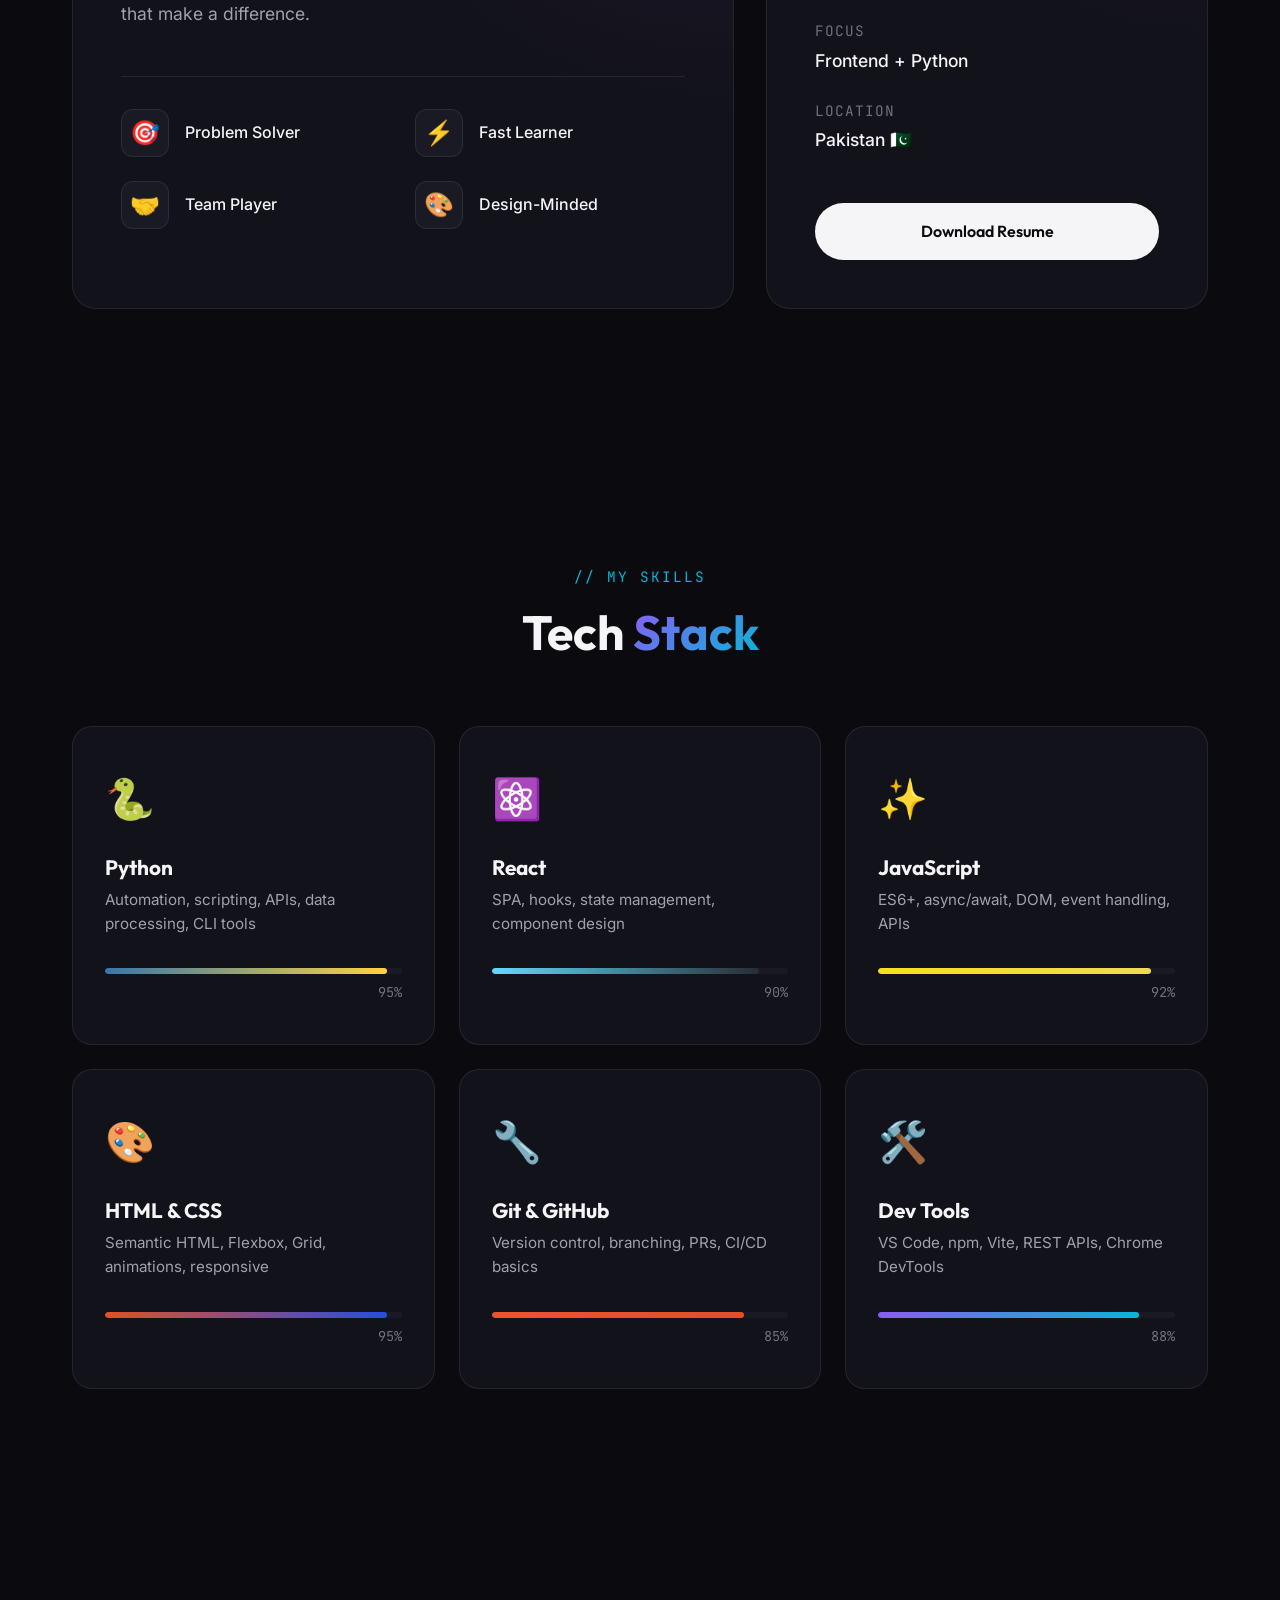
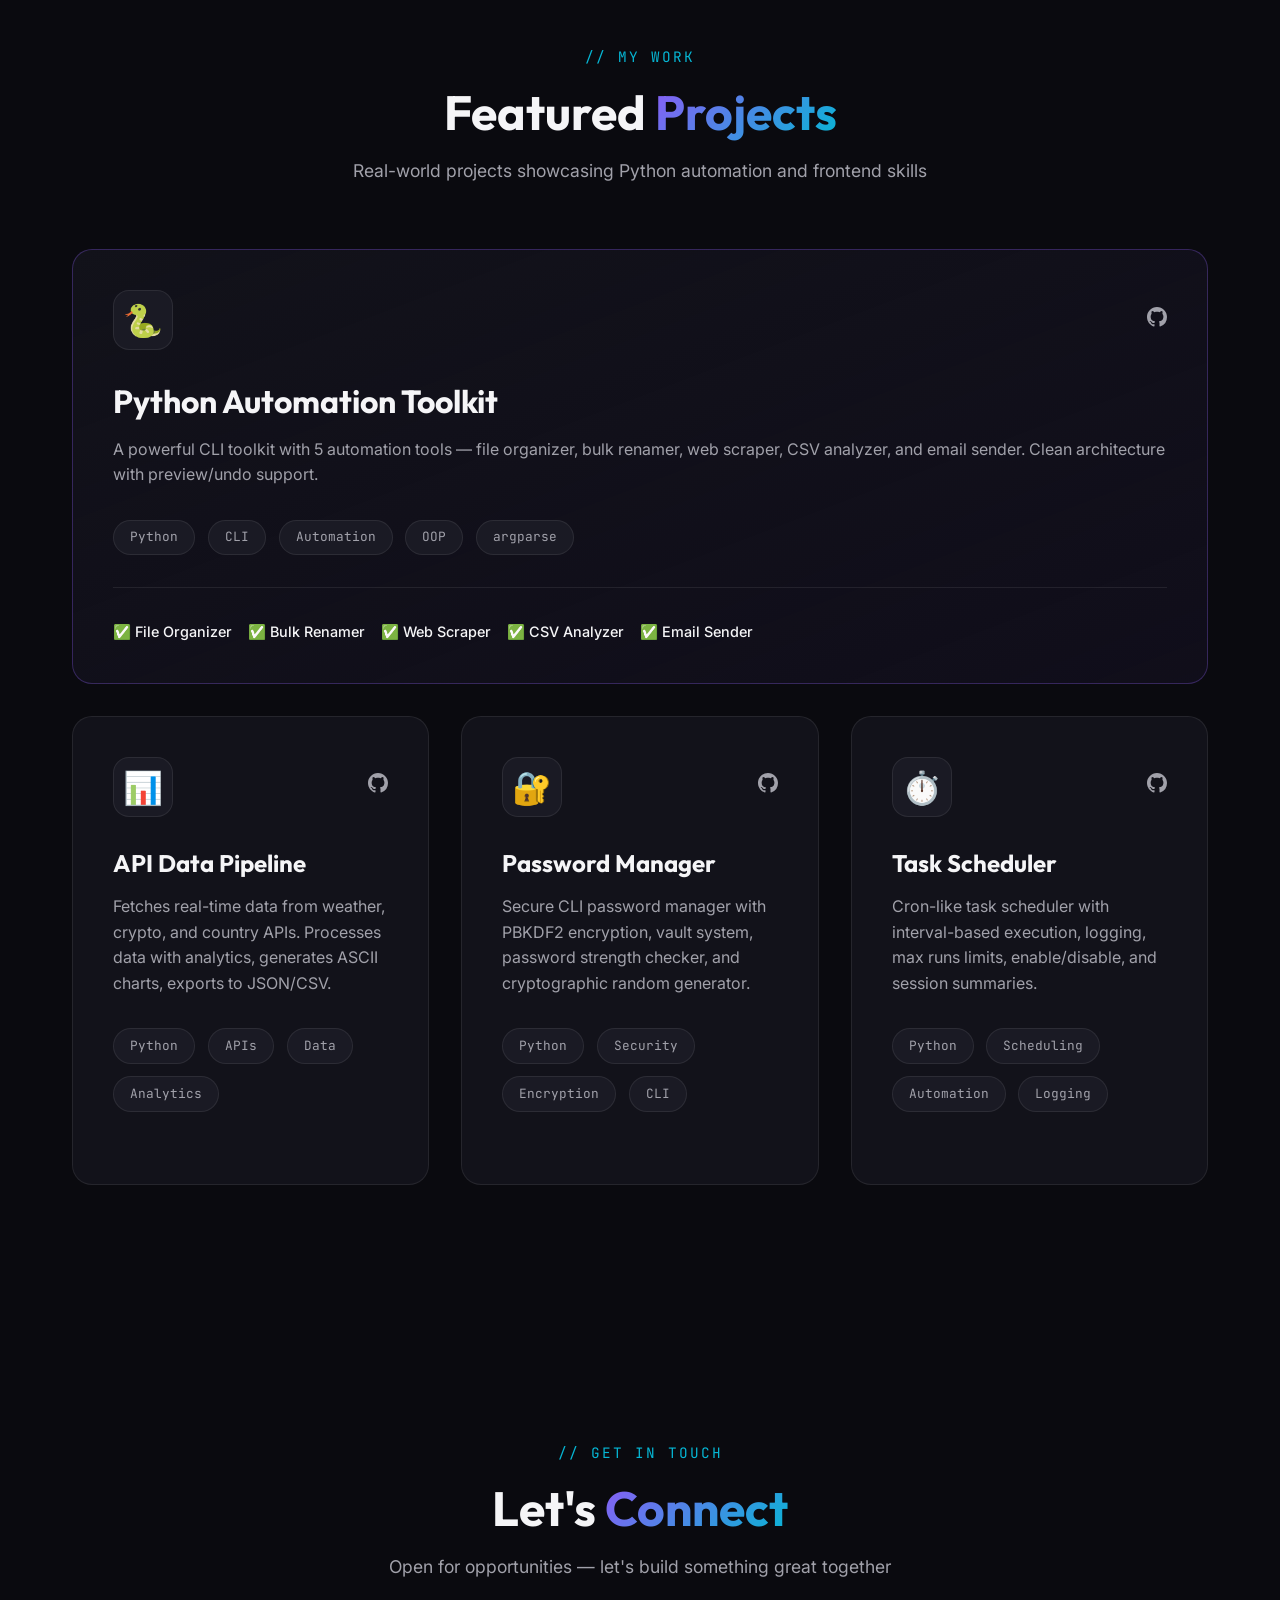
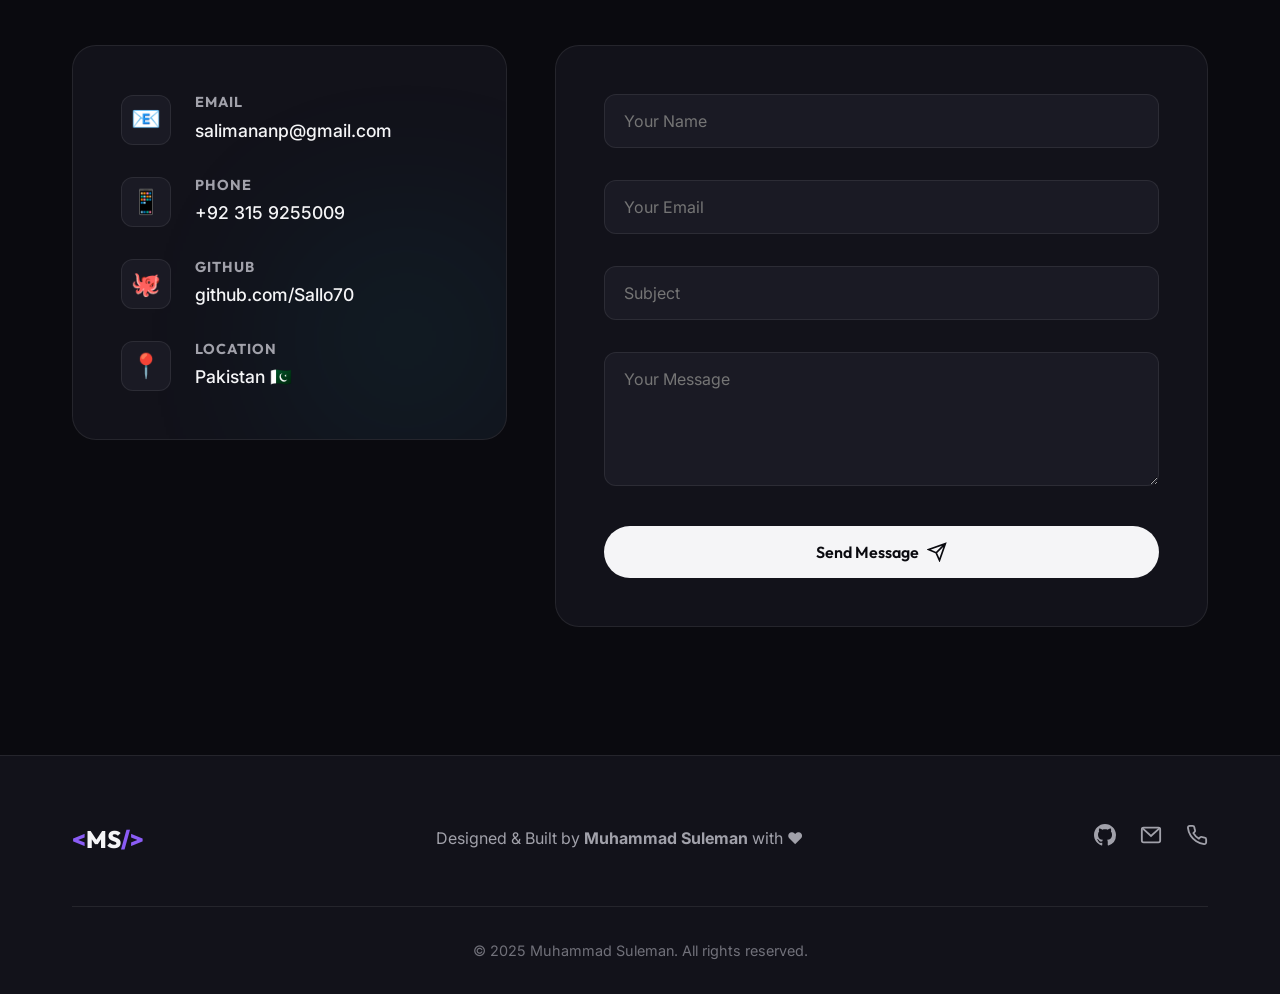
==== commit fd04ebc1: "fix: update GitHub links to correct username (Sallo70)" ====
--- a/index.html
+++ b/index.html
@@ -240,7 +240,7 @@
                     <div class="project-header">
                         <div class="project-icon">🐍</div>
                         <div class="project-links">
-                            <a href="https://github.com/muhammad-suleman/python-automation-toolkit" target="_blank" class="project-link" title="View on GitHub">
+                            <a href="https://github.com/Sallo70/python-automation-toolkit" target="_blank" class="project-link" title="View on GitHub">
                                 <svg width="20" height="20" viewBox="0 0 24 24" fill="currentColor"><path d="M12 0C5.37 0 0 5.37 0 12c0 5.31 3.435 9.795 8.205 11.385.6.105.825-.255.825-.57 0-.285-.015-1.23-.015-2.235-3.015.555-3.795-.735-4.035-1.41-.135-.345-.72-1.41-1.23-1.695-.42-.225-1.02-.78-.015-.795.945-.015 1.62.87 1.845 1.23 1.08 1.815 2.805 1.305 3.495.99.105-.78.42-1.305.765-1.605-2.67-.3-5.46-1.335-5.46-5.925 0-1.305.465-2.385 1.23-3.225-.12-.3-.54-1.53.12-3.18 0 0 1.005-.315 3.3 1.23.96-.27 1.98-.405 3-.405s2.04.135 3 .405c2.295-1.56 3.3-1.23 3.3-1.23.66 1.65.24 2.88.12 3.18.765.84 1.23 1.905 1.23 3.225 0 4.605-2.805 5.625-5.475 5.925.435.375.81 1.095.81 2.22 0 1.605-.015 2.895-.015 3.3 0 .315.225.69.825.57A12.02 12.02 0 0024 12c0-6.63-5.37-12-12-12z"/></svg>
                             </a>
                         </div>
@@ -272,7 +272,7 @@
                     <div class="project-header">
                         <div class="project-icon">📊</div>
                         <div class="project-links">
-                            <a href="https://github.com/muhammad-suleman/python-api-data-pipeline" target="_blank" class="project-link" title="View on GitHub">
+                            <a href="https://github.com/Sallo70/python-api-data-pipeline" target="_blank" class="project-link" title="View on GitHub">
                                 <svg width="20" height="20" viewBox="0 0 24 24" fill="currentColor"><path d="M12 0C5.37 0 0 5.37 0 12c0 5.31 3.435 9.795 8.205 11.385.6.105.825-.255.825-.57 0-.285-.015-1.23-.015-2.235-3.015.555-3.795-.735-4.035-1.41-.135-.345-.72-1.41-1.23-1.695-.42-.225-1.02-.78-.015-.795.945-.015 1.62.87 1.845 1.23 1.08 1.815 2.805 1.305 3.495.99.105-.78.42-1.305.765-1.605-2.67-.3-5.46-1.335-5.46-5.925 0-1.305.465-2.385 1.23-3.225-.12-.3-.54-1.53.12-3.18 0 0 1.005-.315 3.3 1.23.96-.27 1.98-.405 3-.405s2.04.135 3 .405c2.295-1.56 3.3-1.23 3.3-1.23.66 1.65.24 2.88.12 3.18.765.84 1.23 1.905 1.23 3.225 0 4.605-2.805 5.625-5.475 5.925.435.375.81 1.095.81 2.22 0 1.605-.015 2.895-.015 3.3 0 .315.225.69.825.57A12.02 12.02 0 0024 12c0-6.63-5.37-12-12-12z"/></svg>
                             </a>
                         </div>
@@ -295,7 +295,7 @@
                     <div class="project-header">
                         <div class="project-icon">🔐</div>
                         <div class="project-links">
-                            <a href="https://github.com/muhammad-suleman/python-password-manager" target="_blank" class="project-link" title="View on GitHub">
+                            <a href="https://github.com/Sallo70/python-password-manager" target="_blank" class="project-link" title="View on GitHub">
                                 <svg width="20" height="20" viewBox="0 0 24 24" fill="currentColor"><path d="M12 0C5.37 0 0 5.37 0 12c0 5.31 3.435 9.795 8.205 11.385.6.105.825-.255.825-.57 0-.285-.015-1.23-.015-2.235-3.015.555-3.795-.735-4.035-1.41-.135-.345-.72-1.41-1.23-1.695-.42-.225-1.02-.78-.015-.795.945-.015 1.62.87 1.845 1.23 1.08 1.815 2.805 1.305 3.495.99.105-.78.42-1.305.765-1.605-2.67-.3-5.46-1.335-5.46-5.925 0-1.305.465-2.385 1.23-3.225-.12-.3-.54-1.53.12-3.18 0 0 1.005-.315 3.3 1.23.96-.27 1.98-.405 3-.405s2.04.135 3 .405c2.295-1.56 3.3-1.23 3.3-1.23.66 1.65.24 2.88.12 3.18.765.84 1.23 1.905 1.23 3.225 0 4.605-2.805 5.625-5.475 5.925.435.375.81 1.095.81 2.22 0 1.605-.015 2.895-.015 3.3 0 .315.225.69.825.57A12.02 12.02 0 0024 12c0-6.63-5.37-12-12-12z"/></svg>
                             </a>
                         </div>
@@ -318,7 +318,7 @@
                     <div class="project-header">
                         <div class="project-icon">⏱️</div>
                         <div class="project-links">
-                            <a href="https://github.com/muhammad-suleman/python-task-scheduler" target="_blank" class="project-link" title="View on GitHub">
+                            <a href="https://github.com/Sallo70/python-task-scheduler" target="_blank" class="project-link" title="View on GitHub">
                                 <svg width="20" height="20" viewBox="0 0 24 24" fill="currentColor"><path d="M12 0C5.37 0 0 5.37 0 12c0 5.31 3.435 9.795 8.205 11.385.6.105.825-.255.825-.57 0-.285-.015-1.23-.015-2.235-3.015.555-3.795-.735-4.035-1.41-.135-.345-.72-1.41-1.23-1.695-.42-.225-1.02-.78-.015-.795.945-.015 1.62.87 1.845 1.23 1.08 1.815 2.805 1.305 3.495.99.105-.78.42-1.305.765-1.605-2.67-.3-5.46-1.335-5.46-5.925 0-1.305.465-2.385 1.23-3.225-.12-.3-.54-1.53.12-3.18 0 0 1.005-.315 3.3 1.23.96-.27 1.98-.405 3-.405s2.04.135 3 .405c2.295-1.56 3.3-1.23 3.3-1.23.66 1.65.24 2.88.12 3.18.765.84 1.23 1.905 1.23 3.225 0 4.605-2.805 5.625-5.475 5.925.435.375.81 1.095.81 2.22 0 1.605-.015 2.895-.015 3.3 0 .315.225.69.825.57A12.02 12.02 0 0024 12c0-6.63-5.37-12-12-12z"/></svg>
                             </a>
                         </div>
@@ -370,7 +370,7 @@
                             <div class="contact-icon">🐙</div>
                             <div>
                                 <h4>GitHub</h4>
-                                <a href="https://github.com/muhammad-suleman" target="_blank">github.com/muhammad-suleman</a>
+                                <a href="https://github.com/Sallo70" target="_blank">github.com/Sallo70</a>
                             </div>
                         </div>
                         <div class="contact-item">
@@ -421,7 +421,7 @@
                     Designed & Built by <strong>Muhammad Suleman</strong> with ❤️
                 </p>
                 <div class="footer-links">
-                    <a href="https://github.com/muhammad-suleman" target="_blank" title="GitHub">
+                    <a href="https://github.com/Sallo70" target="_blank" title="GitHub">
                         <svg width="22" height="22" viewBox="0 0 24 24" fill="currentColor"><path d="M12 0C5.37 0 0 5.37 0 12c0 5.31 3.435 9.795 8.205 11.385.6.105.825-.255.825-.57 0-.285-.015-1.23-.015-2.235-3.015.555-3.795-.735-4.035-1.41-.135-.345-.72-1.41-1.23-1.695-.42-.225-1.02-.78-.015-.795.945-.015 1.62.87 1.845 1.23 1.08 1.815 2.805 1.305 3.495.99.105-.78.42-1.305.765-1.605-2.67-.3-5.46-1.335-5.46-5.925 0-1.305.465-2.385 1.23-3.225-.12-.3-.54-1.53.12-3.18 0 0 1.005-.315 3.3 1.23.96-.27 1.98-.405 3-.405s2.04.135 3 .405c2.295-1.56 3.3-1.23 3.3-1.23.66 1.65.24 2.88.12 3.18.765.84 1.23 1.905 1.23 3.225 0 4.605-2.805 5.625-5.475 5.925.435.375.81 1.095.81 2.22 0 1.605-.015 2.895-.015 3.3 0 .315.225.69.825.57A12.02 12.02 0 0024 12c0-6.63-5.37-12-12-12z"/></svg>
                     </a>
                     <a href="mailto:salimananp@gmail.com" title="Email">
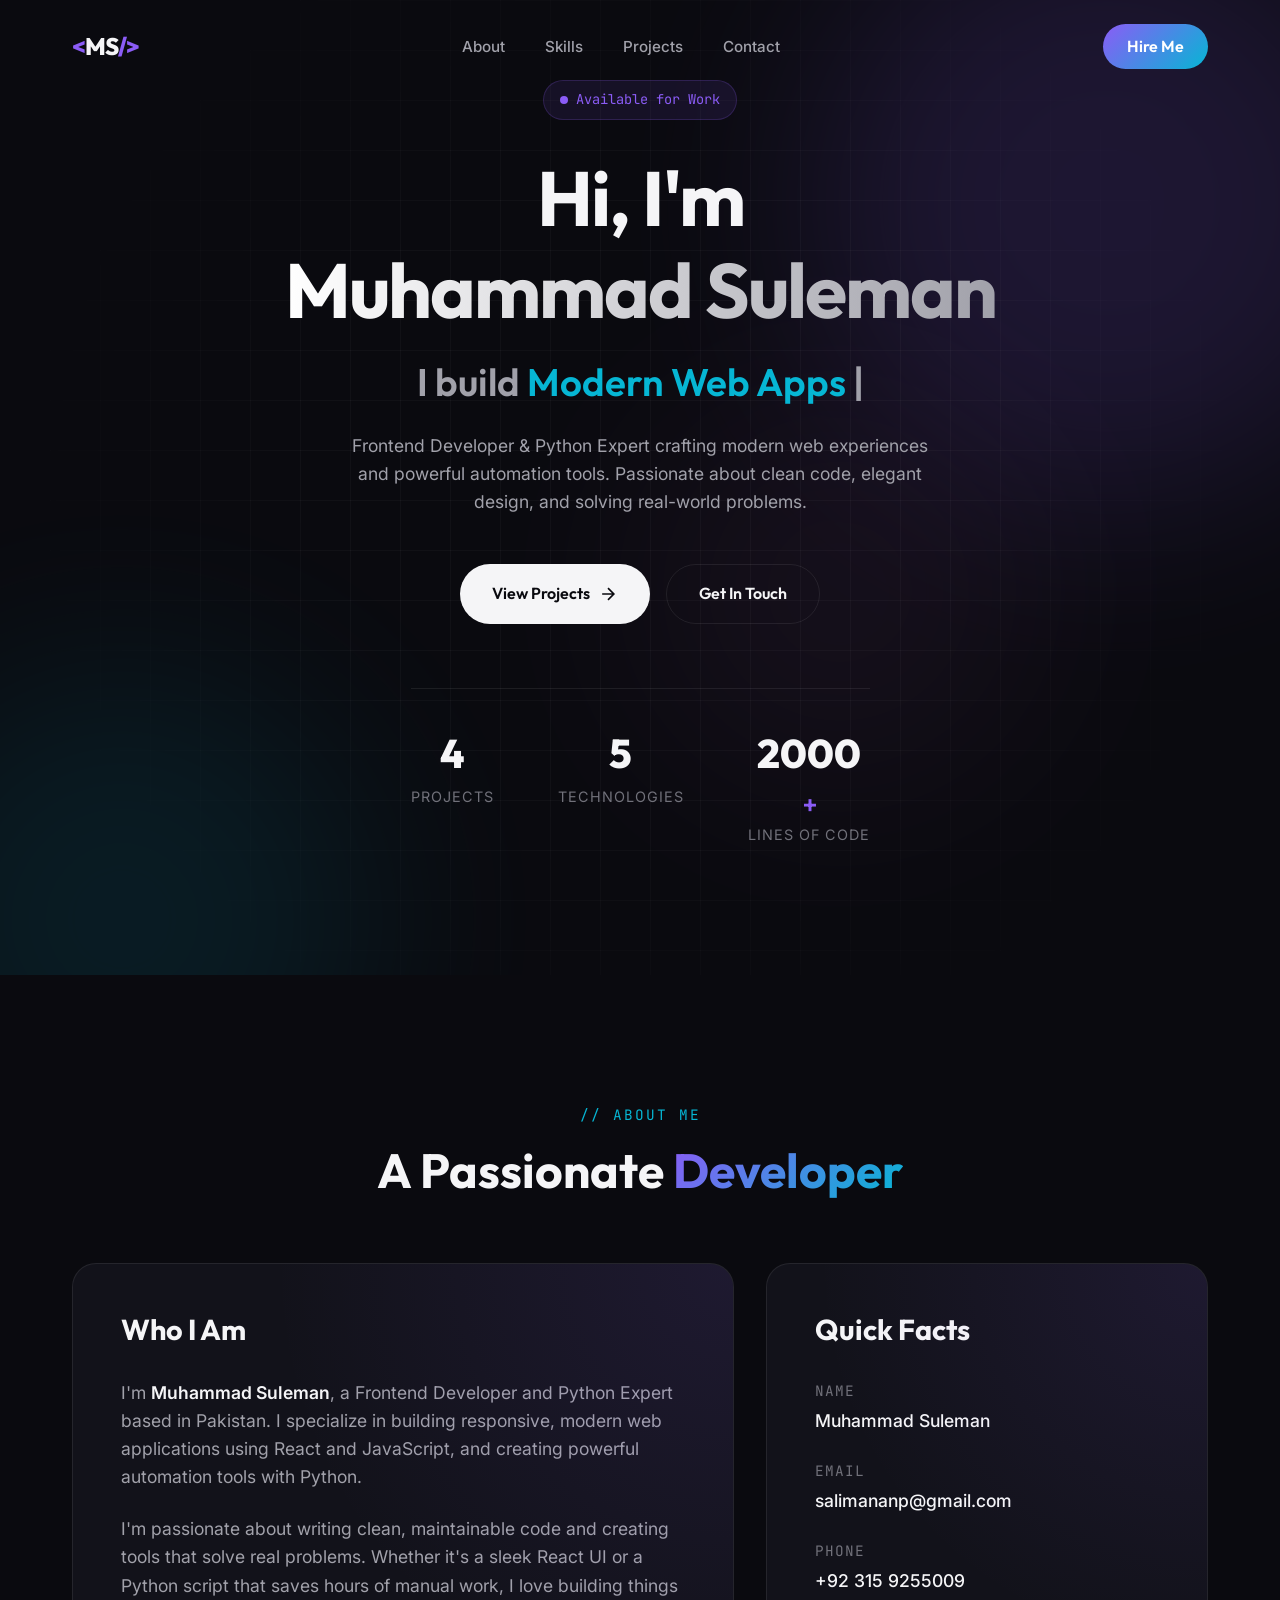
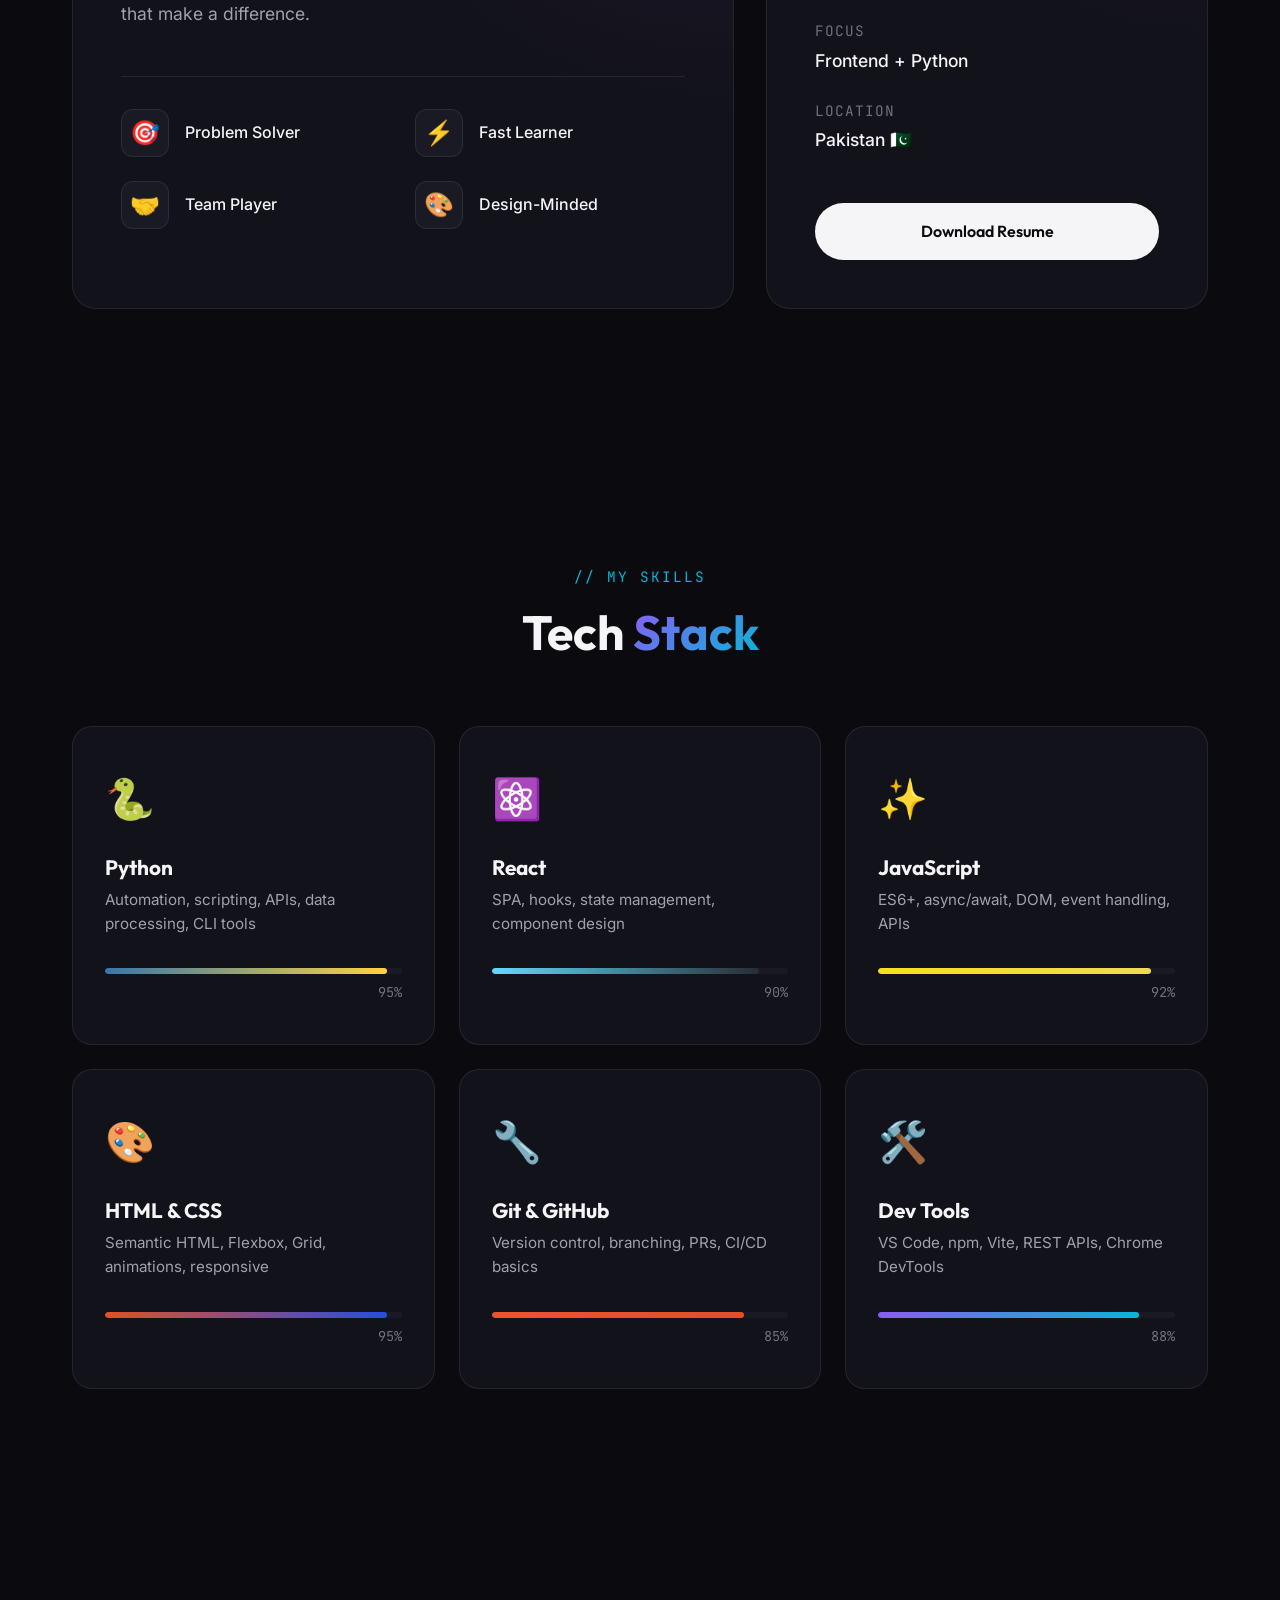
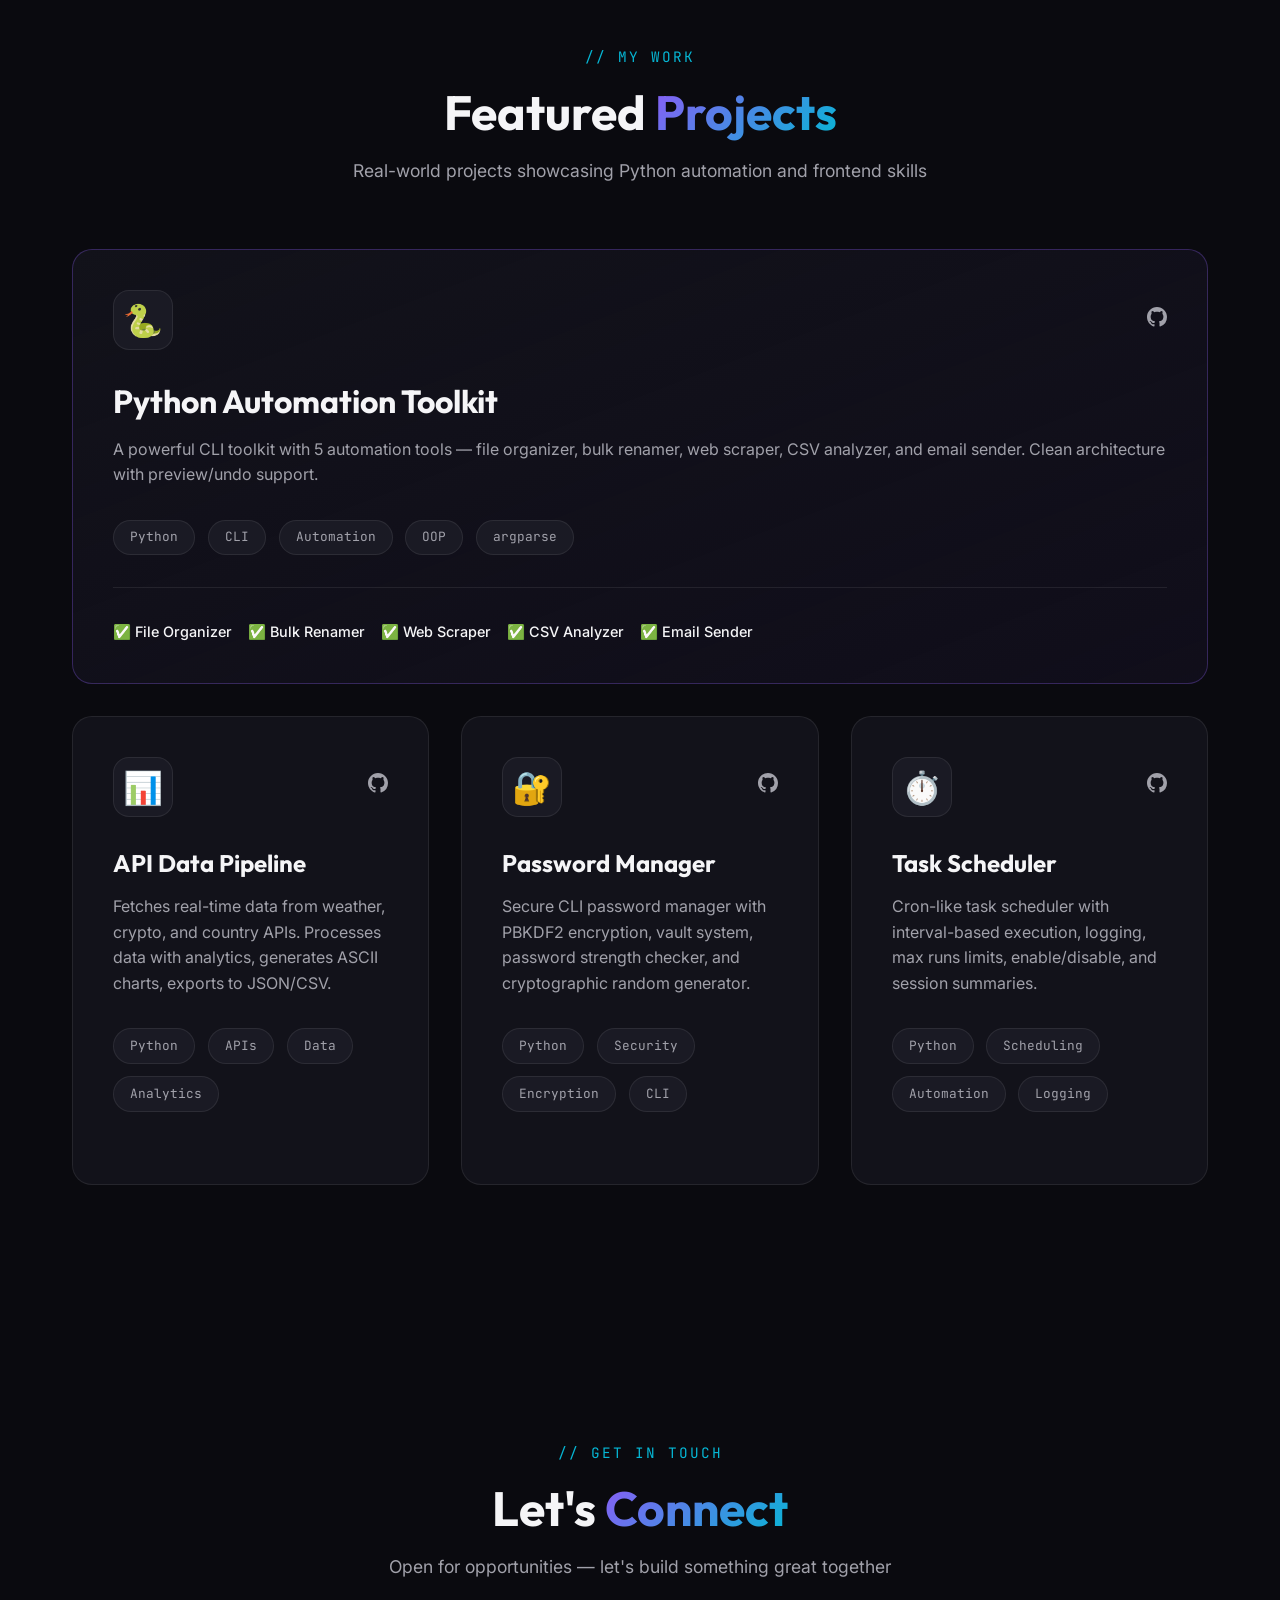
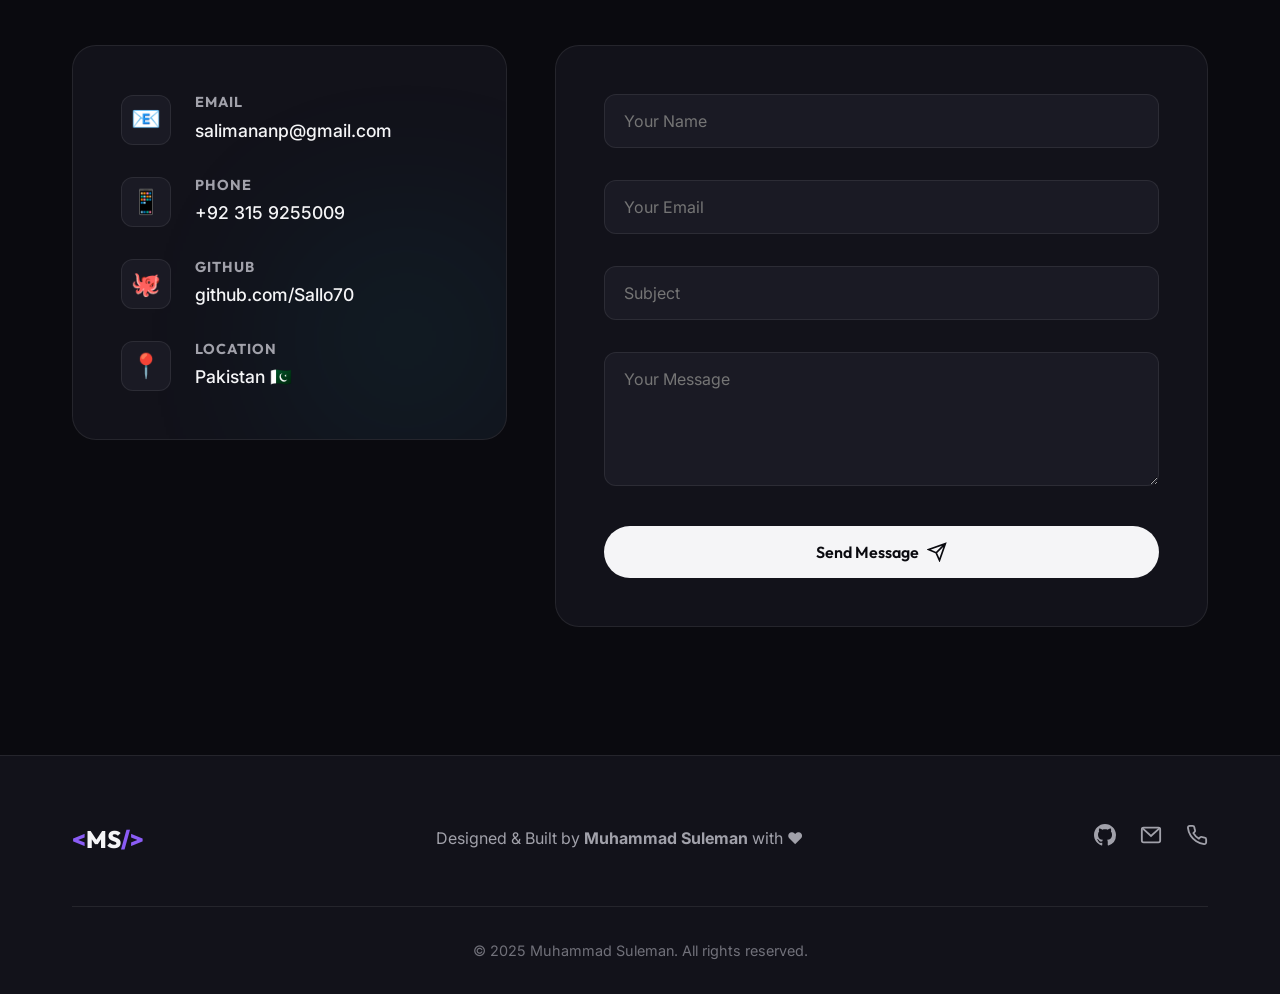
==== commit 177187cc: "feat: add professional resume and link Download Resume button" ====
--- a/index.html
+++ b/index.html
@@ -157,7 +157,7 @@
                             <span class="detail-value">Pakistan 🇵🇰</span>
                         </div>
                     </div>
-                    <a href="mailto:salimananp@gmail.com" class="btn btn-primary btn-full">
+                    <a href="resume.html" target="_blank" class="btn btn-primary btn-full">
                         <span>Download Resume</span>
                     </a>
                 </div>
